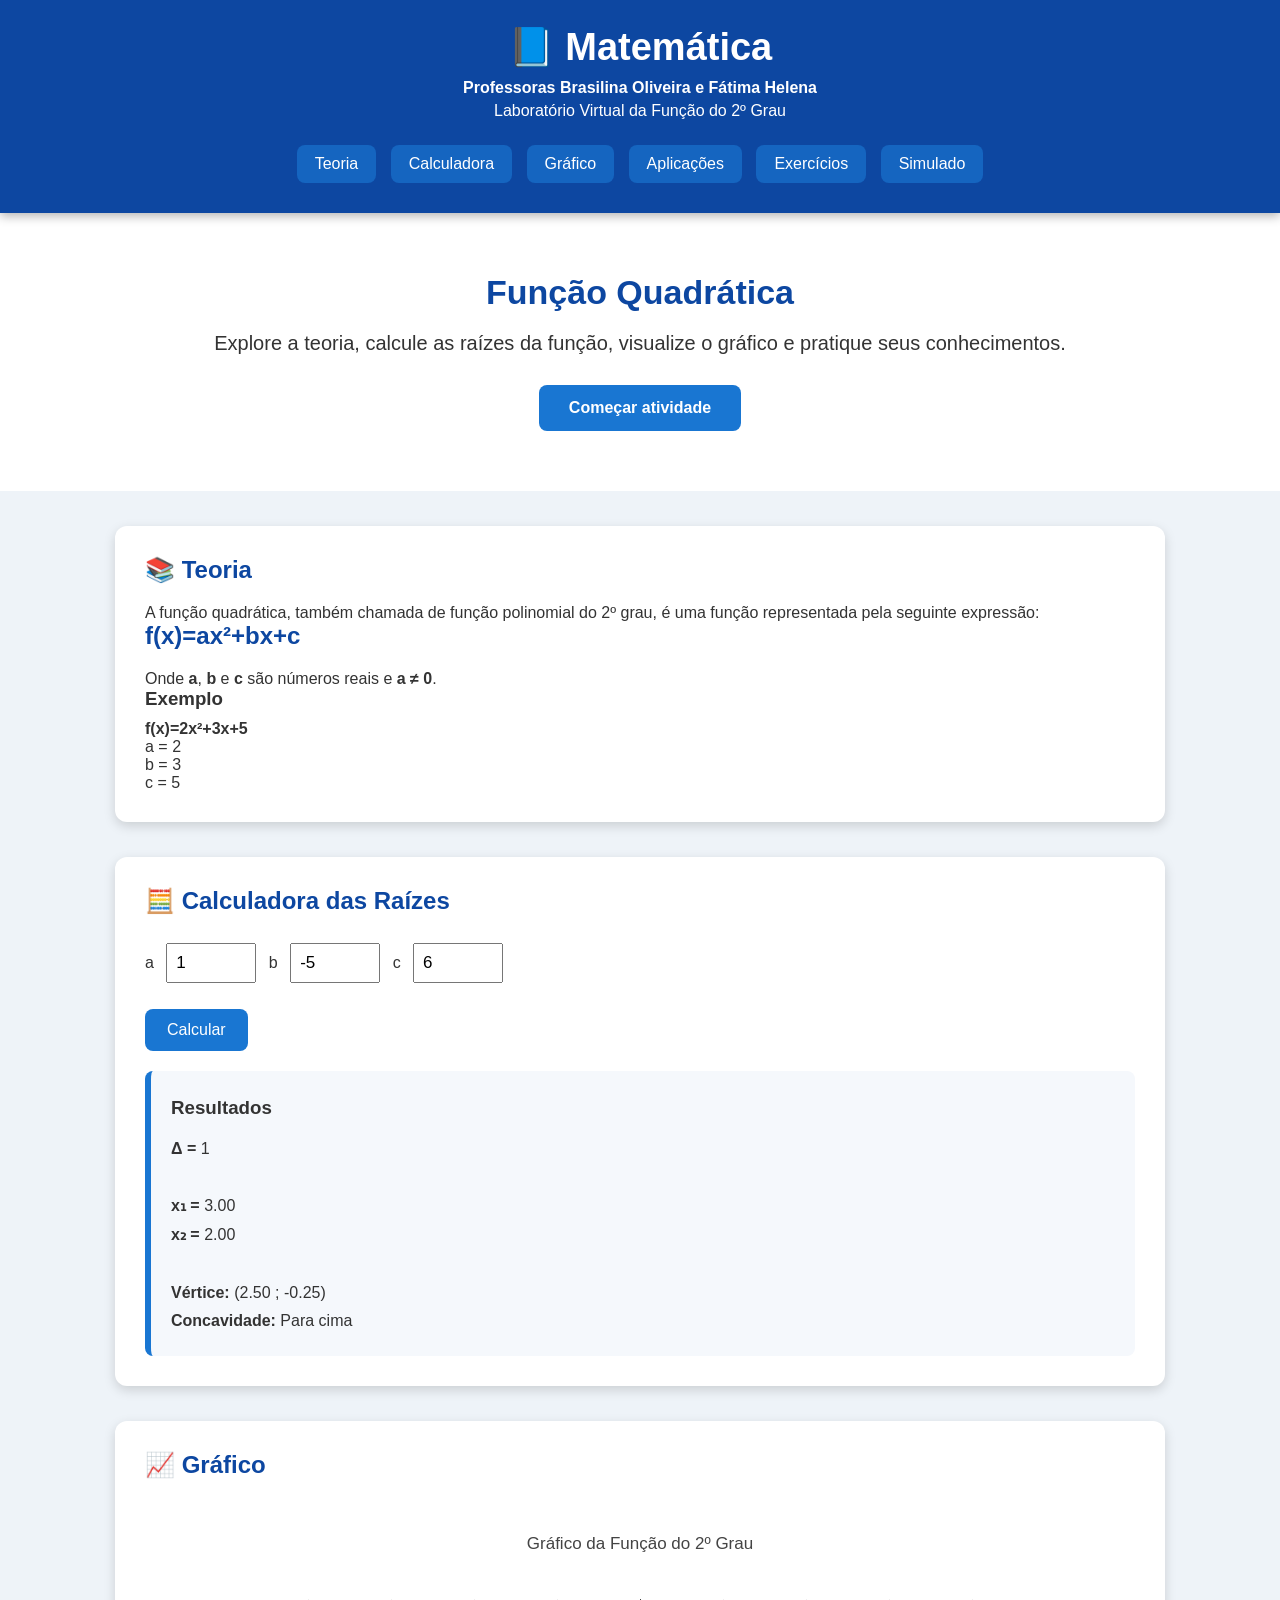
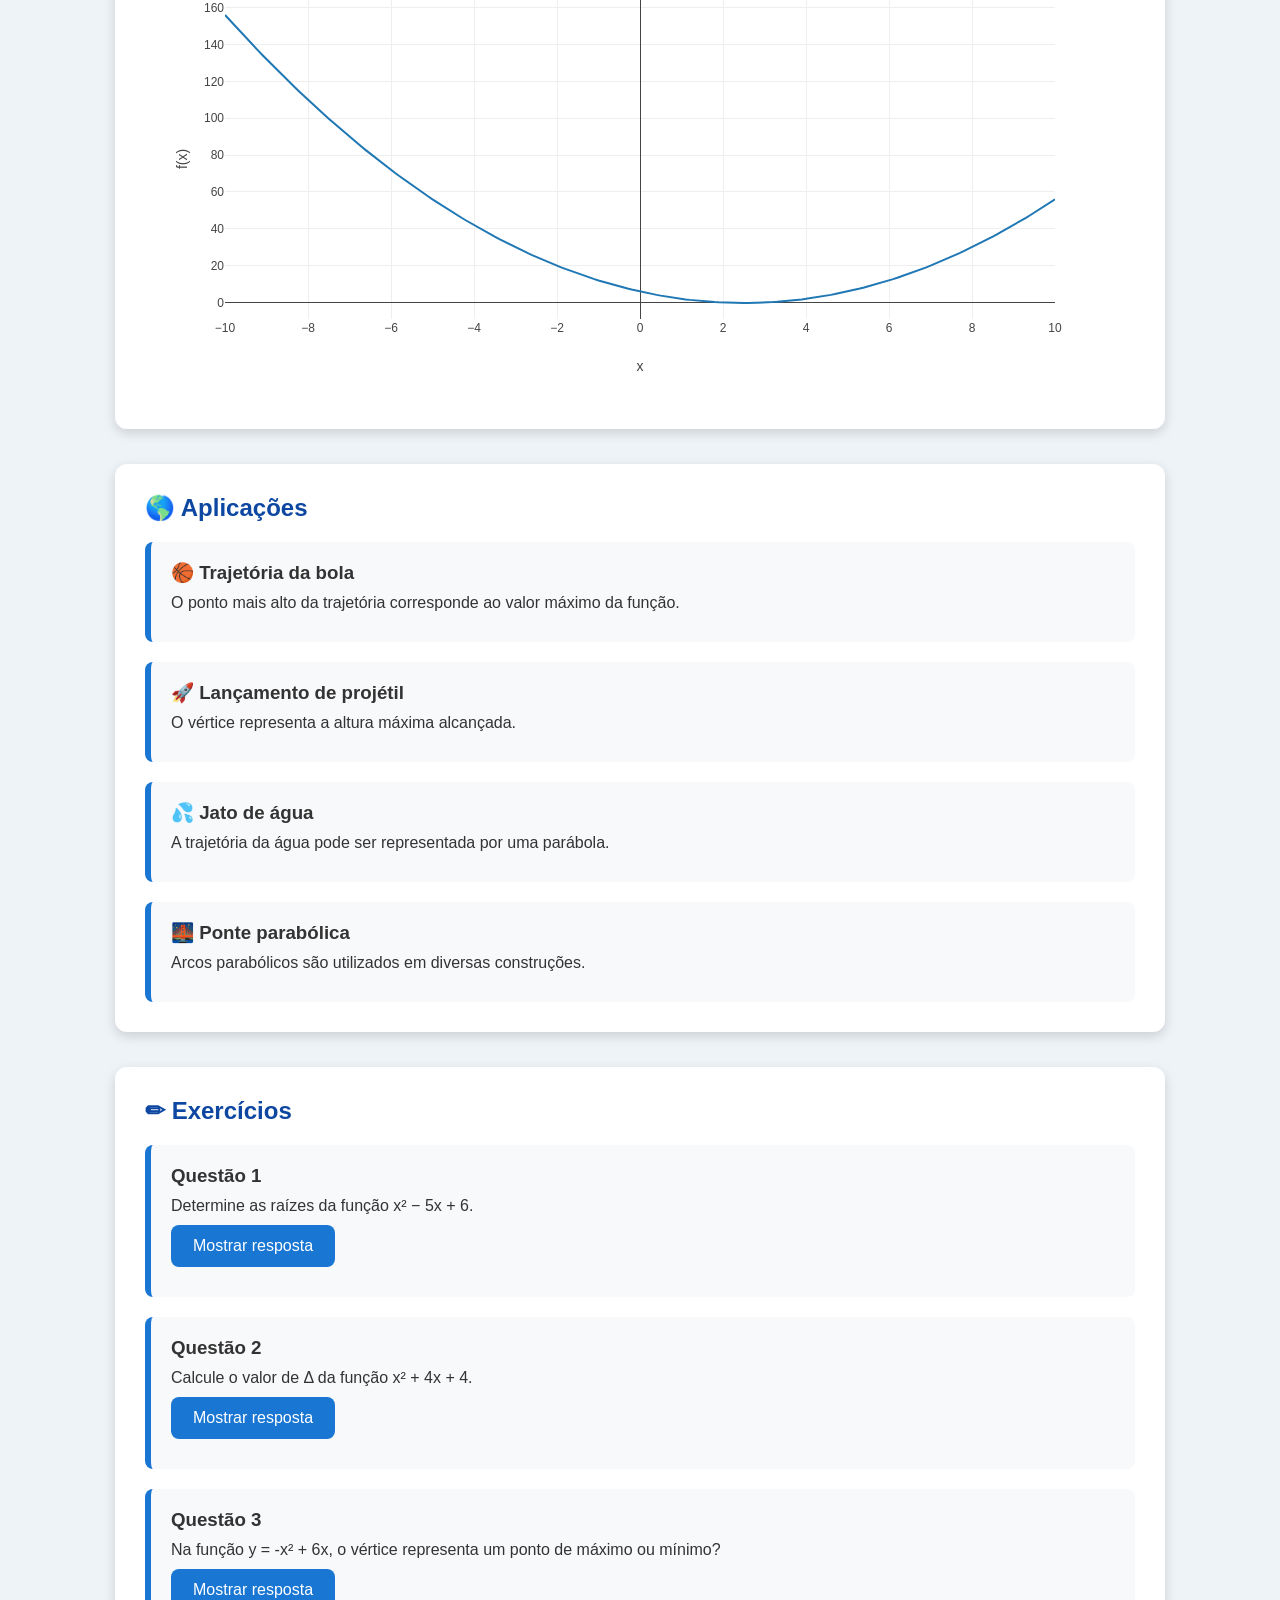
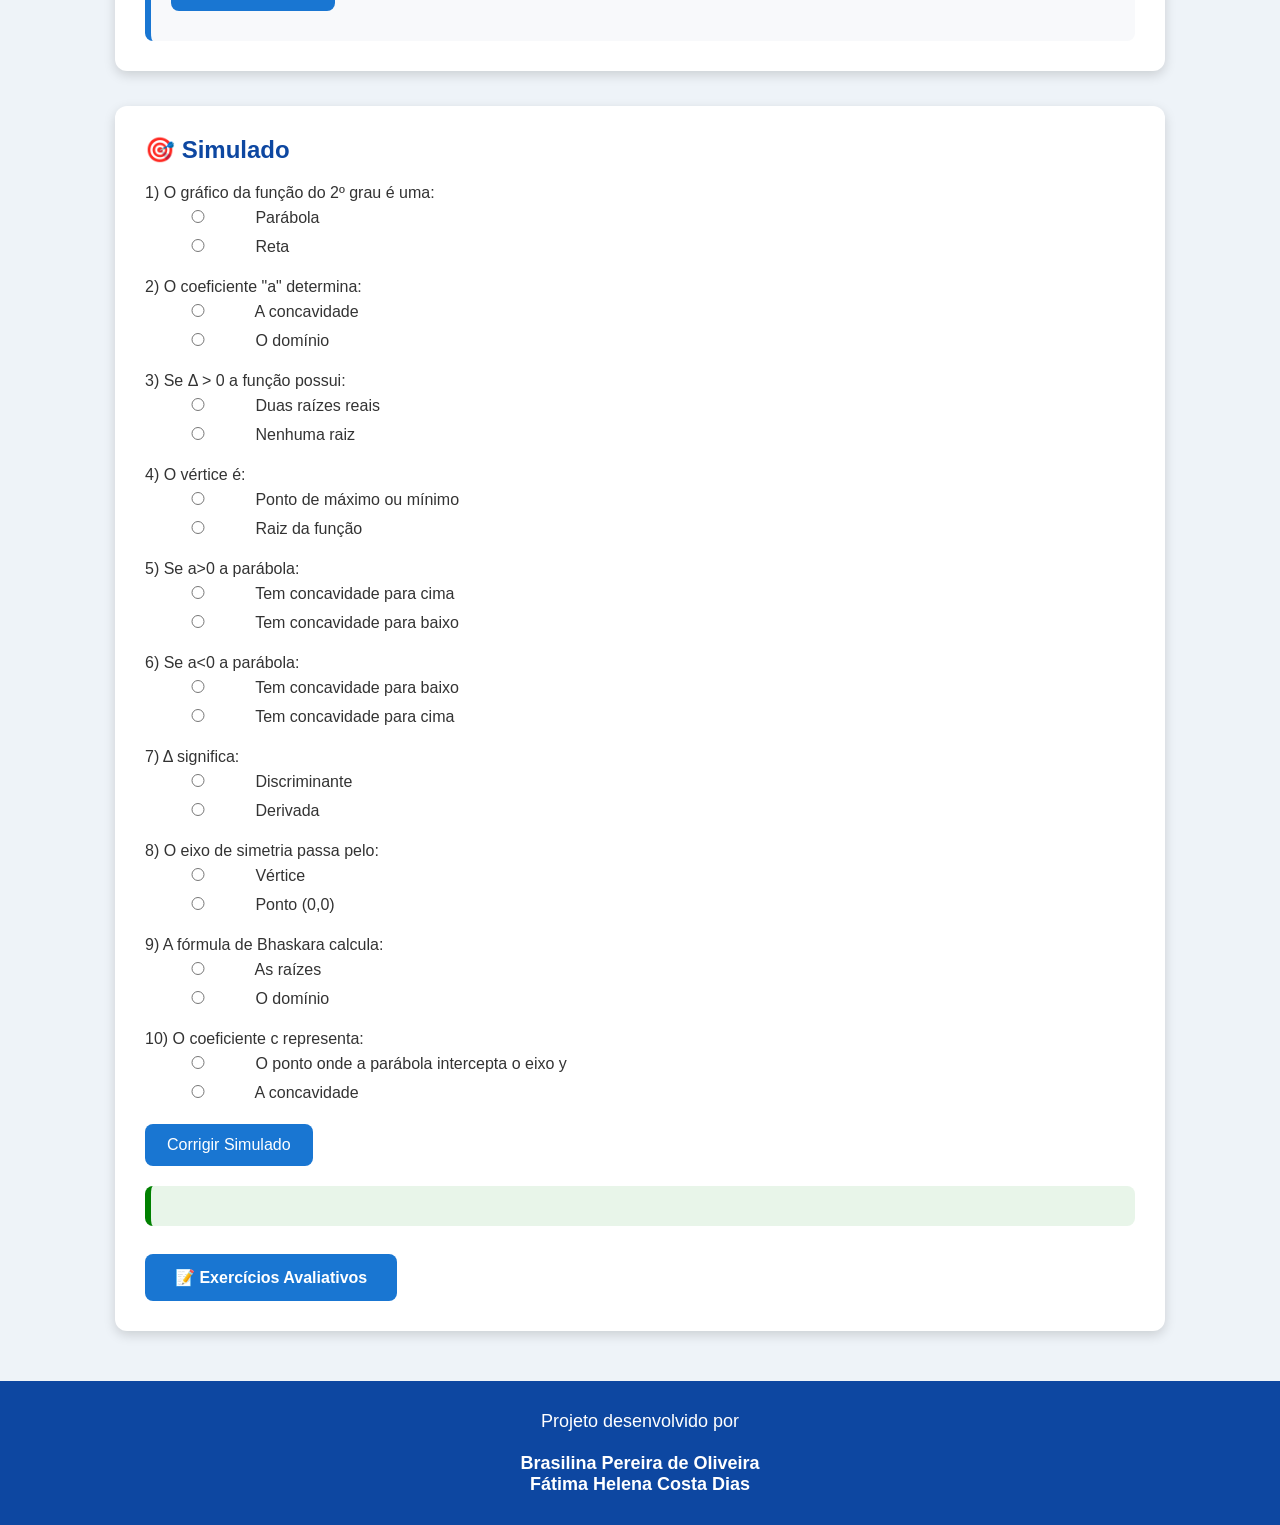
==== index.html @ ef20a986 "Add files via upload" ====
<!DOCTYPE html>
<html lang="pt-BR">

<head>

<meta charset="UTF-8">
<meta name="viewport" content="width=device-width, initial-scale=1.0">

<title>Matemática - Professoras Brasilina Oliveira e Fátima Helena</title>

<link rel="stylesheet" href="style.css">

<script src="https://cdn.plot.ly/plotly-latest.min.js"></script>

</head>

<body>

<header>

<h1>📘 Matemática</h1>

<p><strong>Professoras Brasilina Oliveira e Fátima Helena</strong></p>

<p>Laboratório Virtual da Função do 2º Grau</p>

<nav>

<a href="#teoria">Teoria</a>

<a href="#calculadora">Calculadora</a>

<a href="#grafico">Gráfico</a>

<a href="#aplicacoes">Aplicações</a>

<a href="#exercicios">Exercícios</a>

<a href="#simulado">Simulado</a>

</nav>

</header>

<section class="hero">

<h2>Função Quadrática</h2>

<p>
Explore a teoria, calcule as raízes da função, visualize o gráfico e pratique seus conhecimentos.
</p>

<a href="#teoria" class="botao">Começar atividade</a>

</section>

<section id="teoria" class="card">

<h2>📚 Teoria</h2>

<p>
A função quadrática, também chamada de função polinomial do 2º grau, é uma função representada pela seguinte expressão:
</p>

<h2>f(x)=ax²+bx+c</h2>

<p>
Onde <strong>a</strong>, <strong>b</strong> e <strong>c</strong> são números reais e
<strong>a ≠ 0</strong>.
</p>

<h3>Exemplo</h3>

<p><strong>f(x)=2x²+3x+5</strong></p>

<p>
a = 2<br>
b = 3<br>
c = 5
</p>

</section>

<section id="calculadora" class="card">

<h2>🧮 Calculadora das Raízes</h2>

<label>a</label>
<input id="a" type="number" value="1">

<label>b</label>
<input id="b" type="number" value="-5">

<label>c</label>
<input id="c" type="number" value="6">

<br><br>

<button onclick="calcular()">Calcular</button>

<div id="resultado"></div>

</section>

<section id="grafico" class="card">

<h2>📈 Gráfico</h2>

<div id="plot"></div>

</section>

<section id="aplicacoes" class="card">

<h2>🌎 Aplicações</h2>

<div class="questao">

<h3>🏀 Trajetória da bola</h3>

<p>O ponto mais alto da trajetória corresponde ao valor máximo da função.</p>

</div>

<div class="questao">

<h3>🚀 Lançamento de projétil</h3>

<p>O vértice representa a altura máxima alcançada.</p>

</div>

<div class="questao">

<h3>💦 Jato de água</h3>

<p>A trajetória da água pode ser representada por uma parábola.</p>

</div>

<div class="questao">

<h3>🌉 Ponte parabólica</h3>

<p>Arcos parabólicos são utilizados em diversas construções.</p>

</div>

</section>

<section id="exercicios" class="card">

<h2>✏ Exercícios</h2>

<div class="questao">

<h3>Questão 1</h3>

<p>Determine as raízes da função x² − 5x + 6.</p>

<button onclick="mostrarResposta(1)">Mostrar resposta</button>

<p id="resp1"></p>

</div>

<div class="questao">

<h3>Questão 2</h3>

<p>Calcule o valor de Δ da função x² + 4x + 4.</p>

<button onclick="mostrarResposta(2)">Mostrar resposta</button>

<p id="resp2"></p>

</div>

<div class="questao">

<h3>Questão 3</h3>

<p>Na função y = -x² + 6x, o vértice representa um ponto de máximo ou mínimo?</p>

<button onclick="mostrarResposta(3)">Mostrar resposta</button>

<p id="resp3"></p>

</div>

</section>

<section id="simulado" class="card">

<h2>🎯 Simulado</h2>

<form id="quiz">

<p>1) O gráfico da função do 2º grau é uma:</p>
<label><input type="radio" name="q1" value="1"> Parábola</label><br>
<label><input type="radio" name="q1" value="0"> Reta</label><br><br>

<p>2) O coeficiente "a" determina:</p>
<label><input type="radio" name="q2" value="1"> A concavidade</label><br>
<label><input type="radio" name="q2" value="0"> O domínio</label><br><br>

<p>3) Se Δ > 0 a função possui:</p>
<label><input type="radio" name="q3" value="1"> Duas raízes reais</label><br>
<label><input type="radio" name="q3" value="0"> Nenhuma raiz</label><br><br>

<p>4) O vértice é:</p>
<label><input type="radio" name="q4" value="1"> Ponto de máximo ou mínimo</label><br>
<label><input type="radio" name="q4" value="0"> Raiz da função</label><br><br>

<p>5) Se a>0 a parábola:</p>
<label><input type="radio" name="q5" value="1"> Tem concavidade para cima</label><br>
<label><input type="radio" name="q5" value="0"> Tem concavidade para baixo</label><br><br>

<p>6) Se a<0 a parábola:</p>
<label><input type="radio" name="q6" value="1"> Tem concavidade para baixo</label><br>
<label><input type="radio" name="q6" value="0"> Tem concavidade para cima</label><br><br>

<p>7) Δ significa:</p>
<label><input type="radio" name="q7" value="1"> Discriminante</label><br>
<label><input type="radio" name="q7" value="0"> Derivada</label><br><br>

<p>8) O eixo de simetria passa pelo:</p>
<label><input type="radio" name="q8" value="1"> Vértice</label><br>
<label><input type="radio" name="q8" value="0"> Ponto (0,0)</label><br><br>

<p>9) A fórmula de Bhaskara calcula:</p>
<label><input type="radio" name="q9" value="1"> As raízes</label><br>
<label><input type="radio" name="q9" value="0"> O domínio</label><br><br>

<p>10) O coeficiente c representa:</p>
<label><input type="radio" name="q10" value="1"> O ponto onde a parábola intercepta o eixo y</label><br>
<label><input type="radio" name="q10" value="0"> A concavidade</label><br><br>

<button type="button" onclick="corrigir()">Corrigir Simulado</button>

</form>

<h3 id="nota"></h3>

<br>

<a class="botao" target="_blank" href="https://docs.google.com/forms/d/e/1FAIpQLScZVvChcIdXWC-3OSKjuOW4MpPS3yrhpYM3detFTf0YWyxWQQ/viewform">

📝 Exercícios Avaliativos

</a>

</section>

<footer>

Projeto desenvolvido por<br><br>

<strong>Brasilina Pereira de Oliveira</strong><br>

<strong>Fátima Helena Costa Dias</strong>

</footer>

<script src="script.js"></script>

</body>

</html>
---- style.css ----
*{
    margin:0;
    padding:0;
    box-sizing:border-box;
}

body{
    font-family:Arial, Helvetica, sans-serif;
    background:#eef3f8;
    color:#333;
    scroll-behavior:smooth;
}

header{
    background:#0d47a1;
    color:white;
    text-align:center;
    padding:25px;
    position:sticky;
    top:0;
    z-index:1000;
    box-shadow:0 3px 10px rgba(0,0,0,.3);
}

header h1{
    font-size:38px;
    margin-bottom:10px;
}

header p{
    margin:5px;
}

nav{
    margin-top:20px;
}

nav a{
    text-decoration:none;
    color:white;
    background:#1565c0;
    padding:10px 18px;
    margin:5px;
    display:inline-block;
    border-radius:8px;
    transition:.3s;
}

nav a:hover{
    background:#42a5f5;
    transform:scale(1.05);
}

.hero{
    text-align:center;
    background:white;
    padding:60px 20px;
}

.hero h2{
    font-size:34px;
    color:#0d47a1;
    margin-bottom:20px;
}

.hero p{
    font-size:20px;
    margin-bottom:30px;
}

.botao{
    display:inline-block;
    background:#1976d2;
    color:white;
    text-decoration:none;
    padding:14px 30px;
    border-radius:8px;
    transition:.3s;
    font-weight:bold;
}

.botao:hover{
    background:#0d47a1;
}

.card{
    width:90%;
    max-width:1050px;
    margin:35px auto;
    background:white;
    padding:30px;
    border-radius:12px;
    box-shadow:0 4px 12px rgba(0,0,0,.15);
}

.card h2{
    color:#0d47a1;
    margin-bottom:20px;
}

.card h3{
    margin-bottom:10px;
}

input{
    width:90px;
    padding:8px;
    margin:8px;
    font-size:17px;
}

button{
    background:#1976d2;
    color:white;
    border:none;
    padding:12px 22px;
    border-radius:8px;
    cursor:pointer;
    font-size:16px;
    transition:.3s;
}

button:hover{
    background:#0d47a1;
}

#resultado{
    margin-top:20px;
    background:#f5f8fc;
    padding:20px;
    border-left:6px solid #1976d2;
    border-radius:8px;
    line-height:1.8;
}

.questao{
    margin-top:20px;
    background:#f8f9fb;
    padding:20px;
    border-left:6px solid #1976d2;
    border-radius:8px;
}

.questao p{
    margin:10px 0;
}

#plot{
    width:100%;
    height:500px;
}

#nota{
    margin-top:20px;
    padding:20px;
    background:#e8f5e9;
    border-left:6px solid green;
    border-radius:8px;
}

footer{
    margin-top:50px;
    background:#0d47a1;
    color:white;
    text-align:center;
    padding:30px;
    font-size:18px;
}

@media(max-width:768px){

header h1{
    font-size:28px;
}

.hero h2{
    font-size:26px;
}

nav a{
    display:block;
    margin:8px auto;
    width:220px;
}

.card{
    width:95%;
}

input{
    width:70px;
}

}
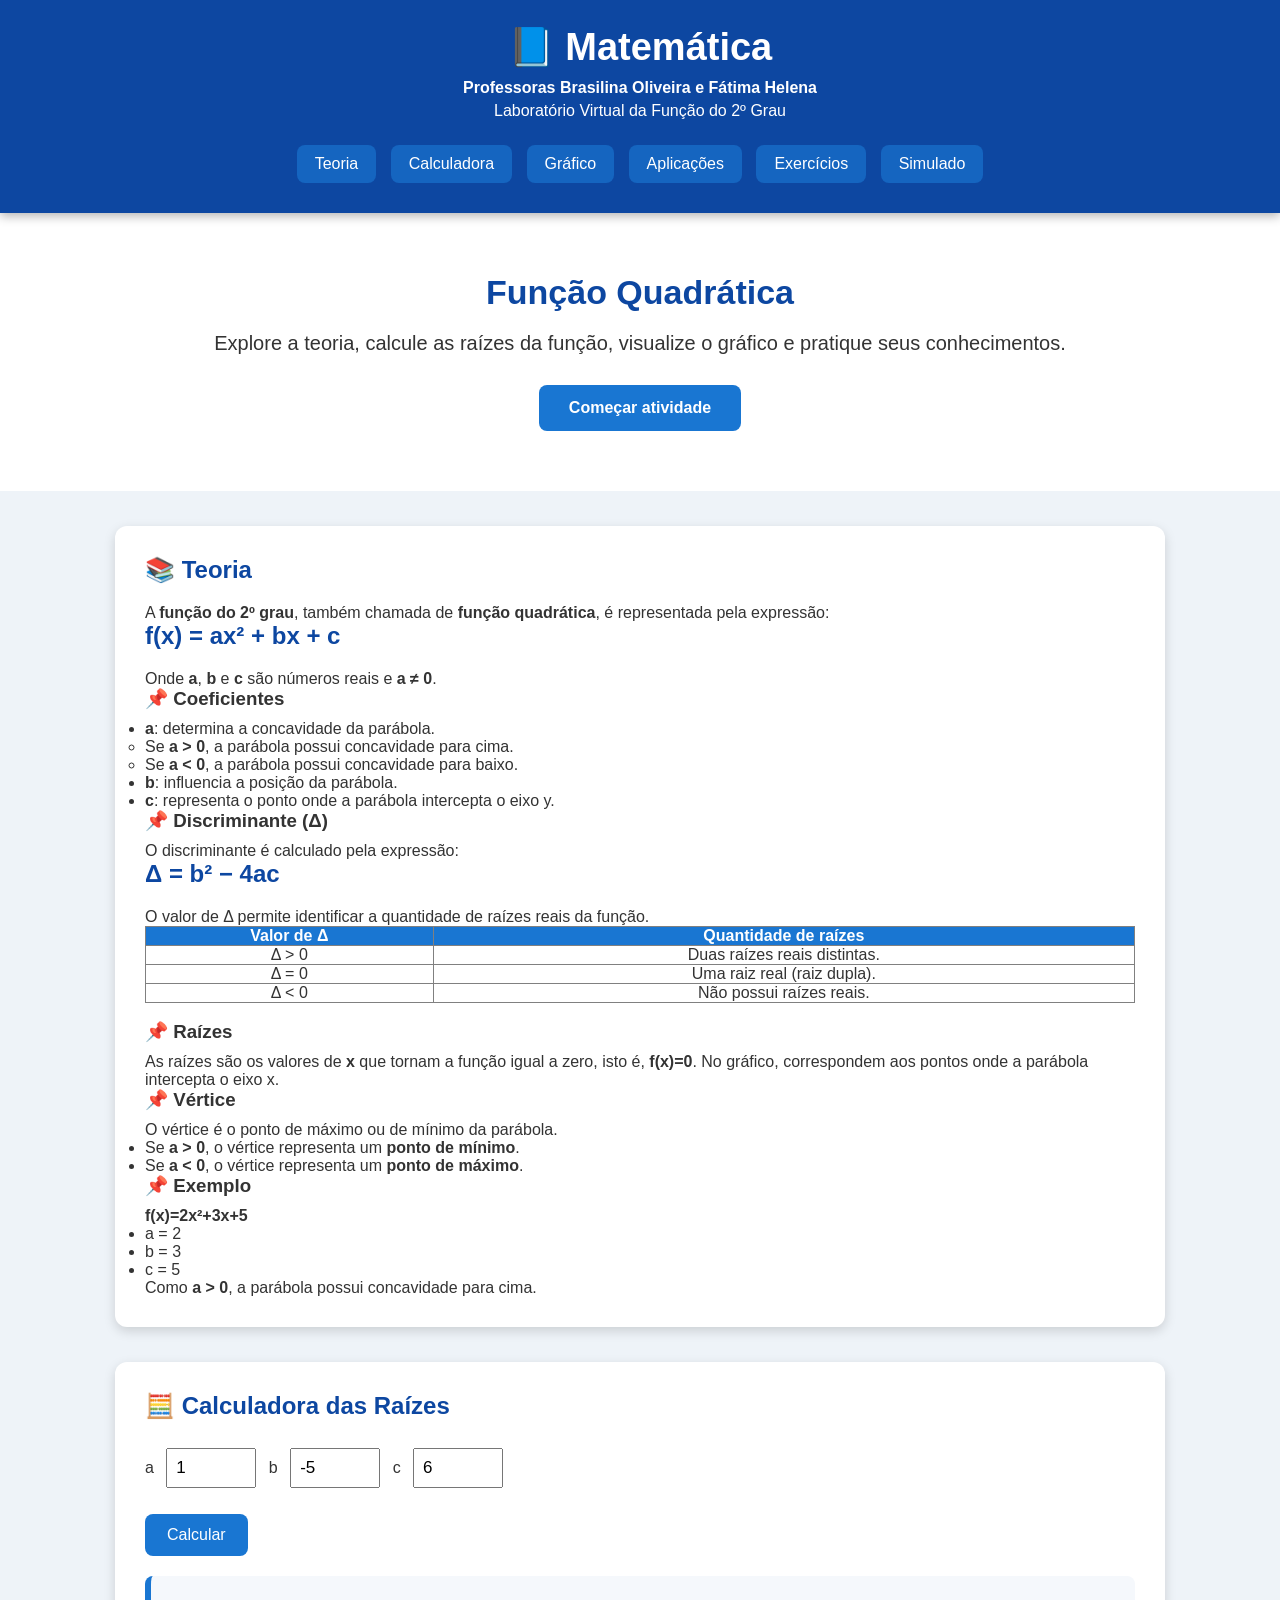
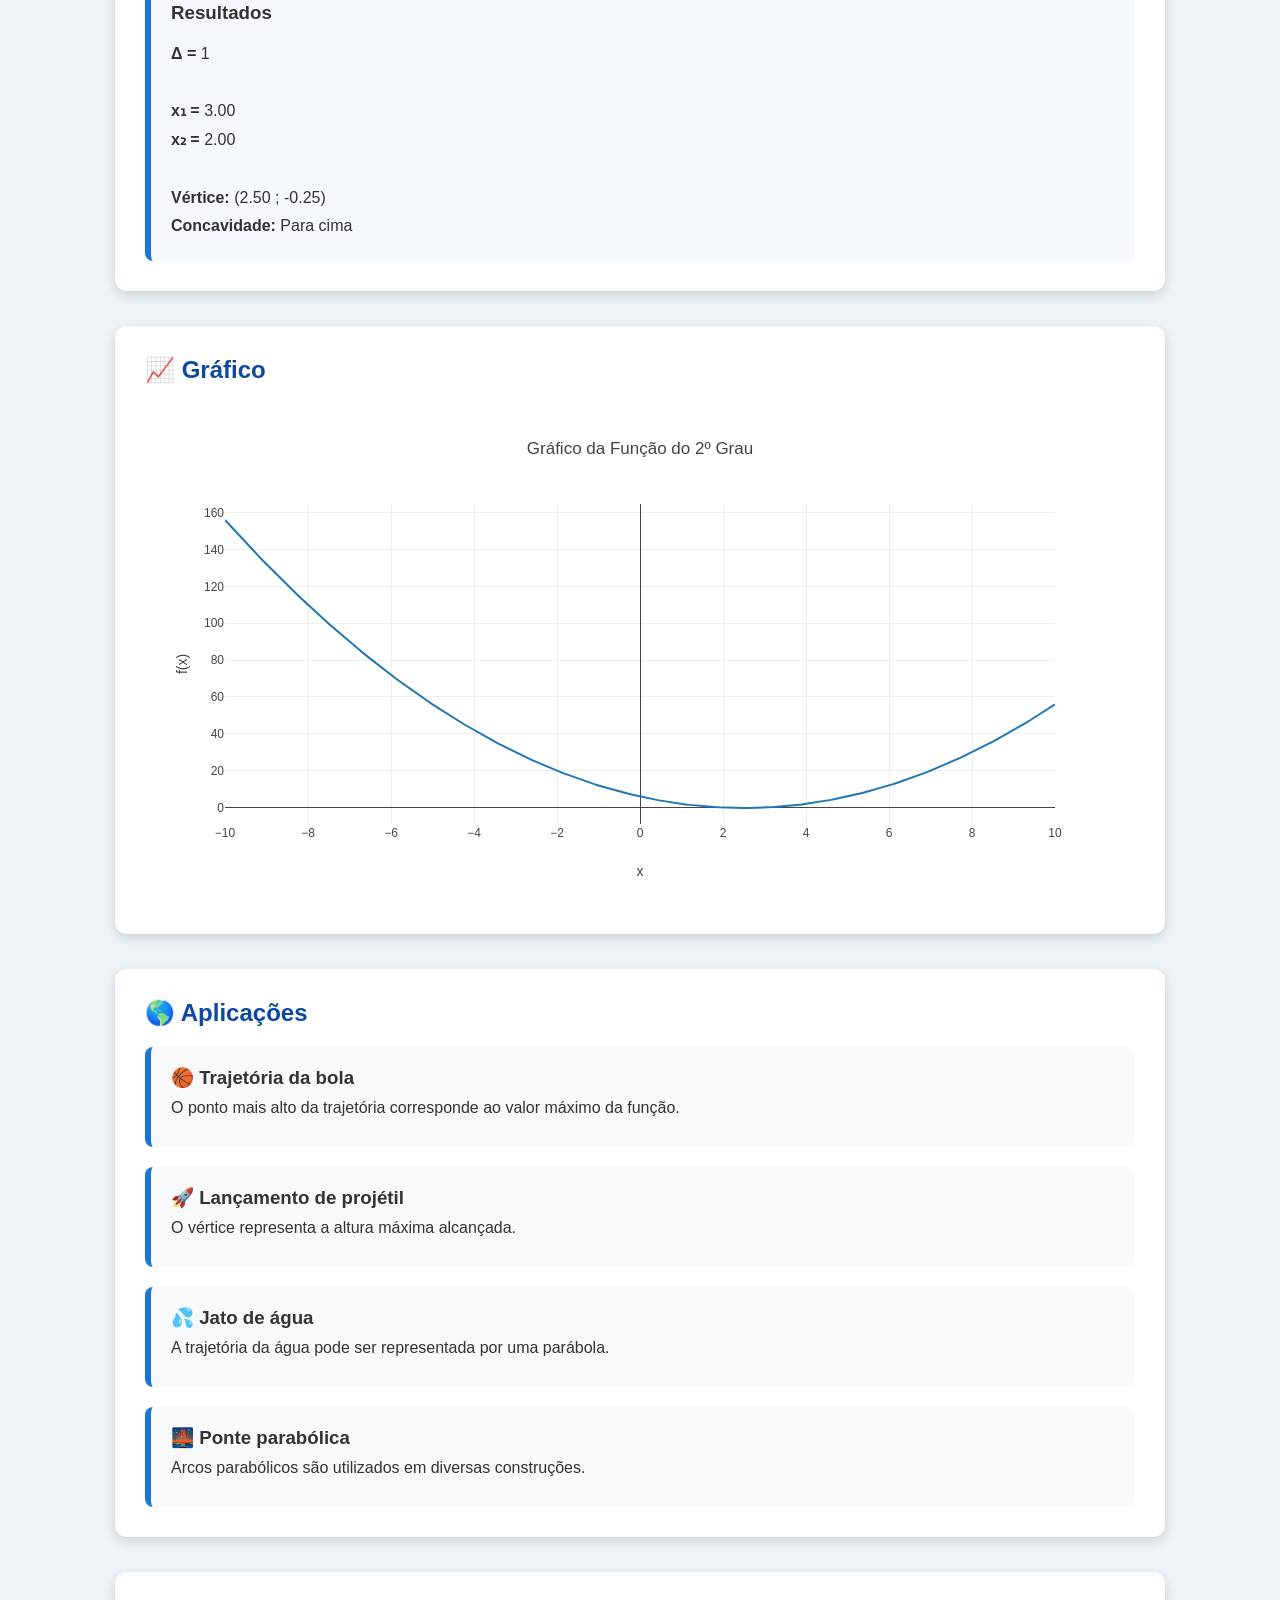
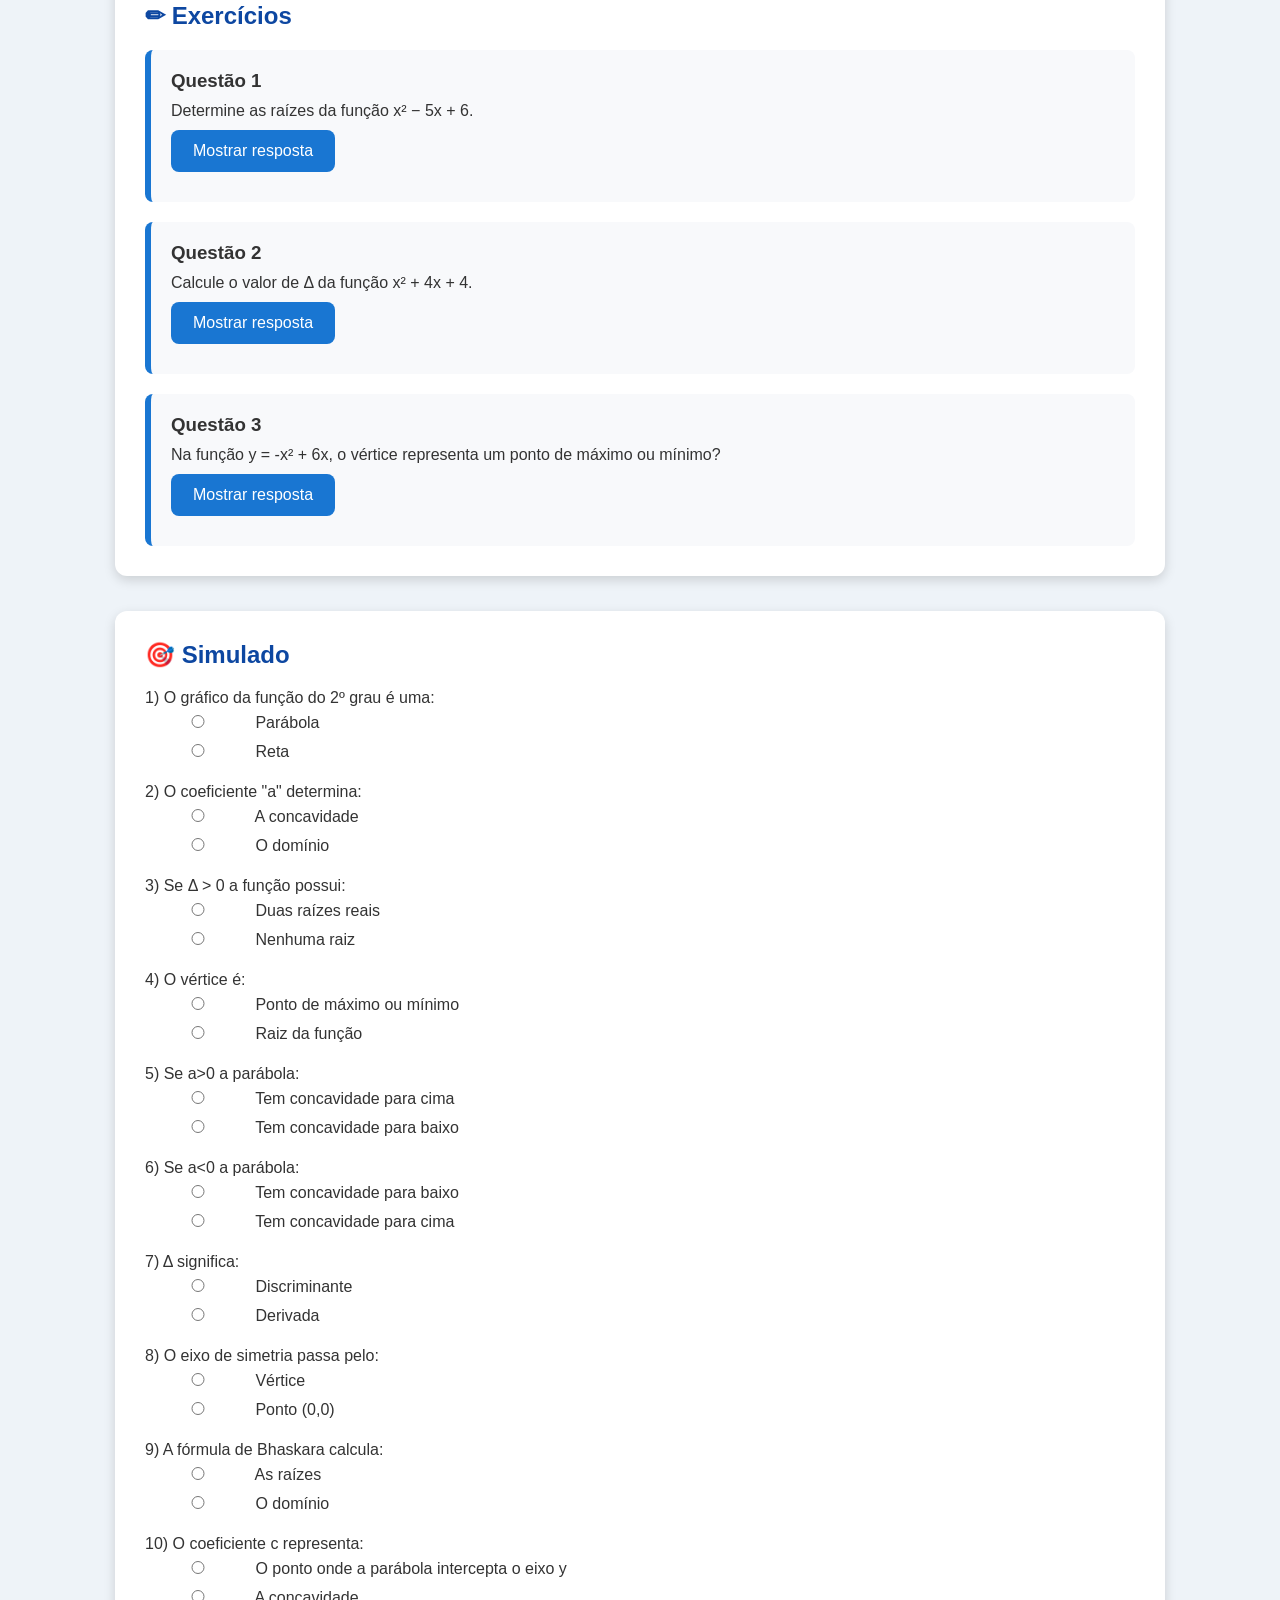
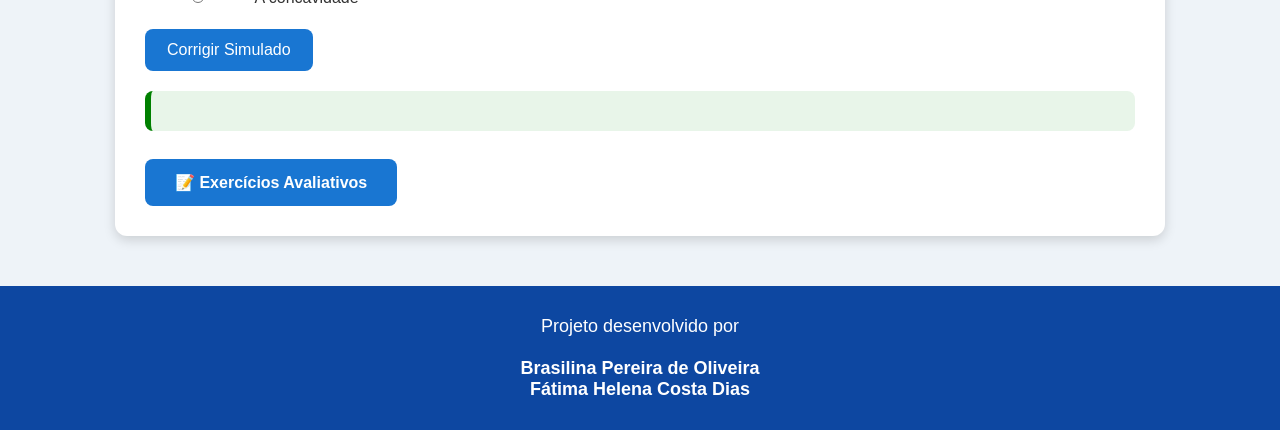
==== commit 7f36a27a: "Update index.html" ====
--- a/index.html
+++ b/index.html
@@ -59,24 +59,92 @@
 <h2>📚 Teoria</h2>
 
 <p>
-A função quadrática, também chamada de função polinomial do 2º grau, é uma função representada pela seguinte expressão:
-</p>
-
-<h2>f(x)=ax²+bx+c</h2>
-
-<p>
-Onde <strong>a</strong>, <strong>b</strong> e <strong>c</strong> são números reais e
-<strong>a ≠ 0</strong>.
-</p>
-
-<h3>Exemplo</h3>
+A <strong>função do 2º grau</strong>, também chamada de <strong>função quadrática</strong>, é representada pela expressão:
+</p>
+
+<h2>f(x) = ax² + bx + c</h2>
+
+<p>
+Onde <strong>a</strong>, <strong>b</strong> e <strong>c</strong> são números reais e <strong>a ≠ 0</strong>.
+</p>
+
+<h3>📌 Coeficientes</h3>
+
+<ul>
+<li><strong>a</strong>: determina a concavidade da parábola.</li>
+<ul>
+<li>Se <strong>a > 0</strong>, a parábola possui concavidade para cima.</li>
+<li>Se <strong>a < 0</strong>, a parábola possui concavidade para baixo.</li>
+</ul>
+
+<li><strong>b</strong>: influencia a posição da parábola.</li>
+
+<li><strong>c</strong>: representa o ponto onde a parábola intercepta o eixo y.</li>
+</ul>
+
+<h3>📌 Discriminante (Δ)</h3>
+
+<p>O discriminante é calculado pela expressão:</p>
+
+<h2>Δ = b² − 4ac</h2>
+
+<p>O valor de Δ permite identificar a quantidade de raízes reais da função.</p>
+
+<table border="1" cellpadding="8" cellspacing="0" style="border-collapse:collapse; width:100%; text-align:center;">
+
+<tr style="background:#1976d2; color:white;">
+<th>Valor de Δ</th>
+<th>Quantidade de raízes</th>
+</tr>
+
+<tr>
+<td>Δ > 0</td>
+<td>Duas raízes reais distintas.</td>
+</tr>
+
+<tr>
+<td>Δ = 0</td>
+<td>Uma raiz real (raiz dupla).</td>
+</tr>
+
+<tr>
+<td>Δ < 0</td>
+<td>Não possui raízes reais.</td>
+</tr>
+
+</table>
+
+<br>
+
+<h3>📌 Raízes</h3>
+
+<p>
+As raízes são os valores de <strong>x</strong> que tornam a função igual a zero, isto é, <strong>f(x)=0</strong>. No gráfico, correspondem aos pontos onde a parábola intercepta o eixo x.
+</p>
+
+<h3>📌 Vértice</h3>
+
+<p>
+O vértice é o ponto de máximo ou de mínimo da parábola.
+</p>
+
+<ul>
+<li>Se <strong>a > 0</strong>, o vértice representa um <strong>ponto de mínimo</strong>.</li>
+<li>Se <strong>a < 0</strong>, o vértice representa um <strong>ponto de máximo</strong>.</li>
+</ul>
+
+<h3>📌 Exemplo</h3>
 
 <p><strong>f(x)=2x²+3x+5</strong></p>
 
-<p>
-a = 2<br>
-b = 3<br>
-c = 5
+<ul>
+<li>a = 2</li>
+<li>b = 3</li>
+<li>c = 5</li>
+</ul>
+
+<p>
+Como <strong>a > 0</strong>, a parábola possui concavidade para cima.
 </p>
 
 </section>
@@ -266,4 +334,4 @@
 
 </body>
 
-</html>+</html>
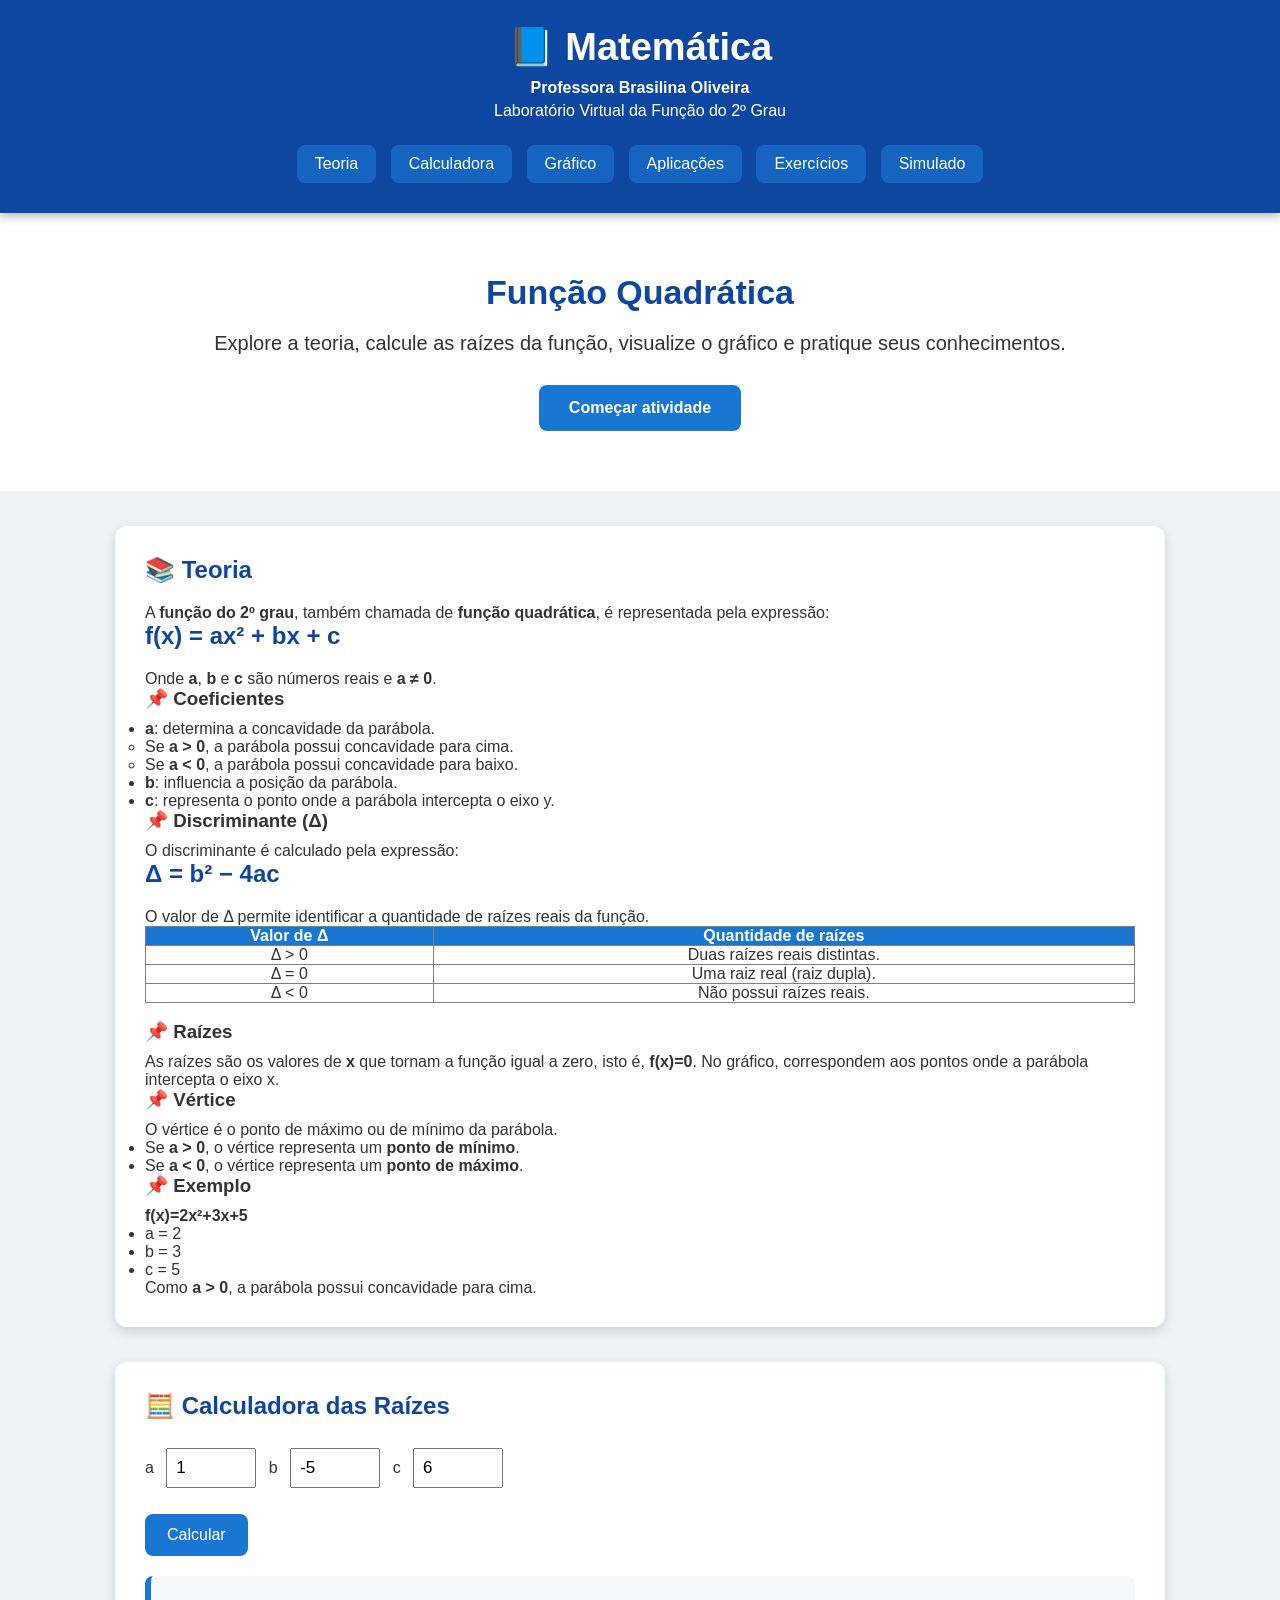
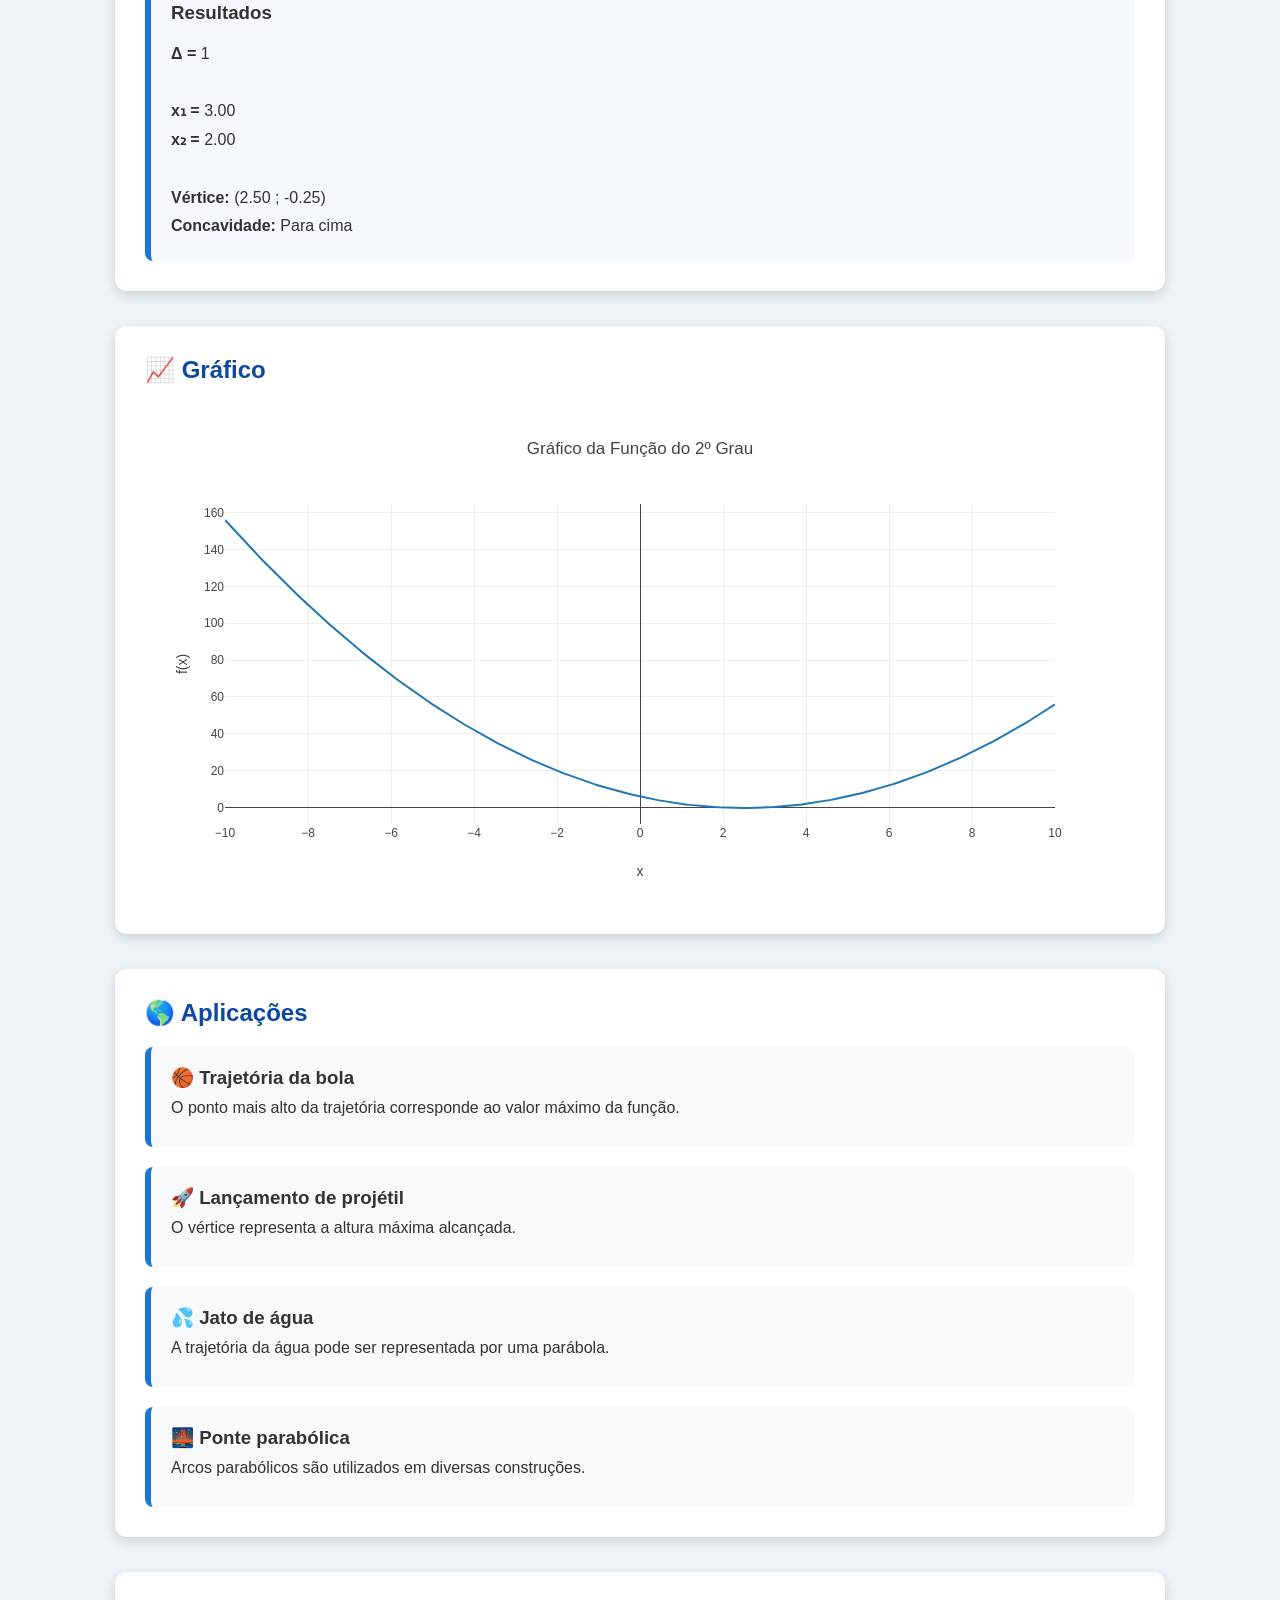
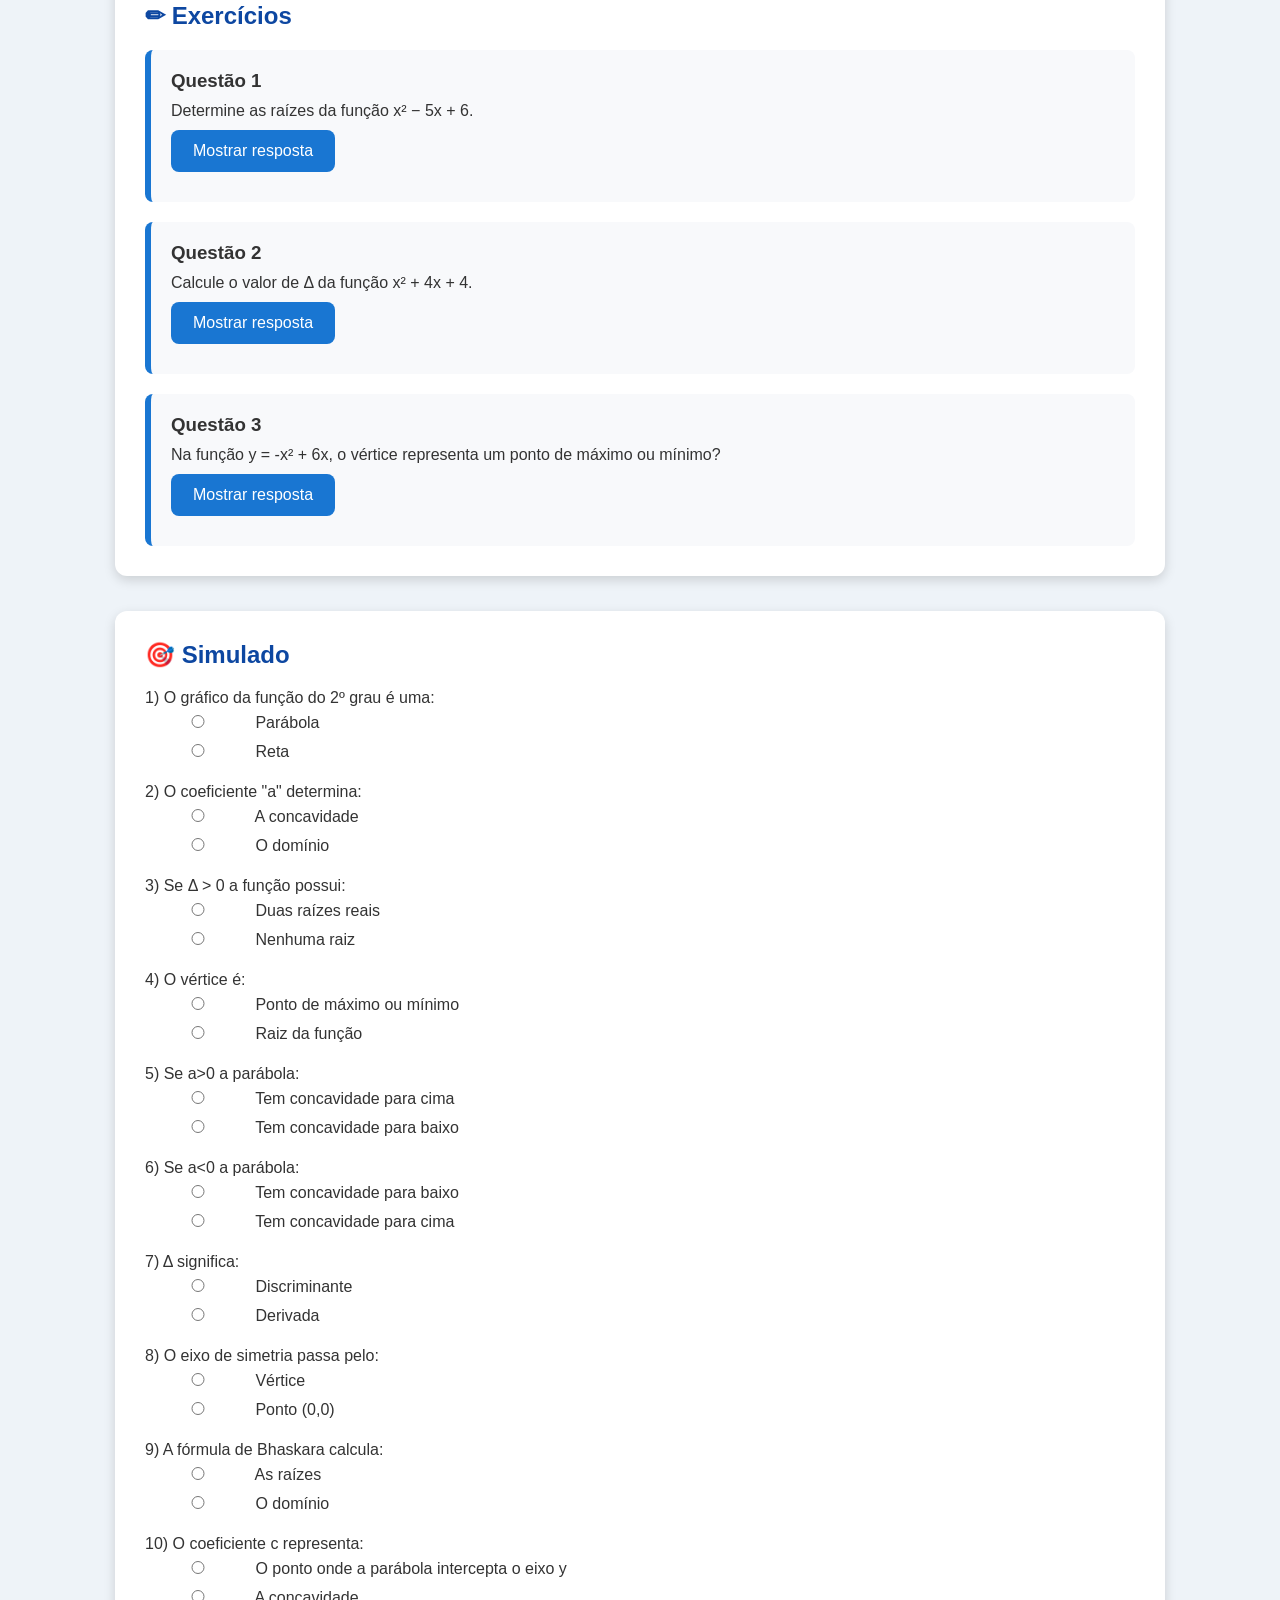
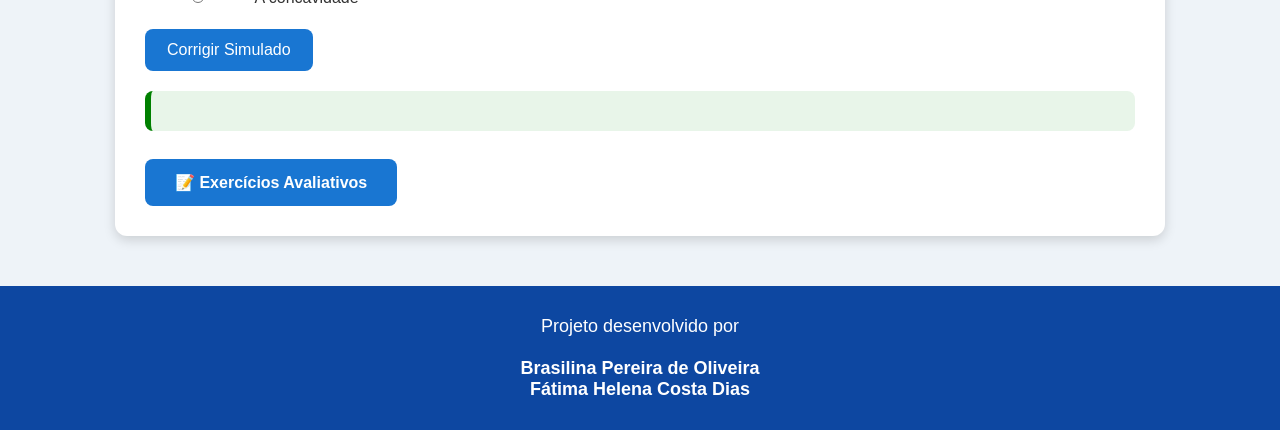
==== commit ef3aba50: "Update index.html" ====
--- a/index.html
+++ b/index.html
@@ -6,7 +6,7 @@
 <meta charset="UTF-8">
 <meta name="viewport" content="width=device-width, initial-scale=1.0">
 
-<title>Matemática - Professoras Brasilina Oliveira e Fátima Helena</title>
+<title>Matemática - Professora Brasilina Oliveira </title>
 
 <link rel="stylesheet" href="style.css">
 
@@ -20,7 +20,7 @@
 
 <h1>📘 Matemática</h1>
 
-<p><strong>Professoras Brasilina Oliveira e Fátima Helena</strong></p>
+<p><strong>Professora Brasilina Oliveira </strong></p>
 
 <p>Laboratório Virtual da Função do 2º Grau</p>
 
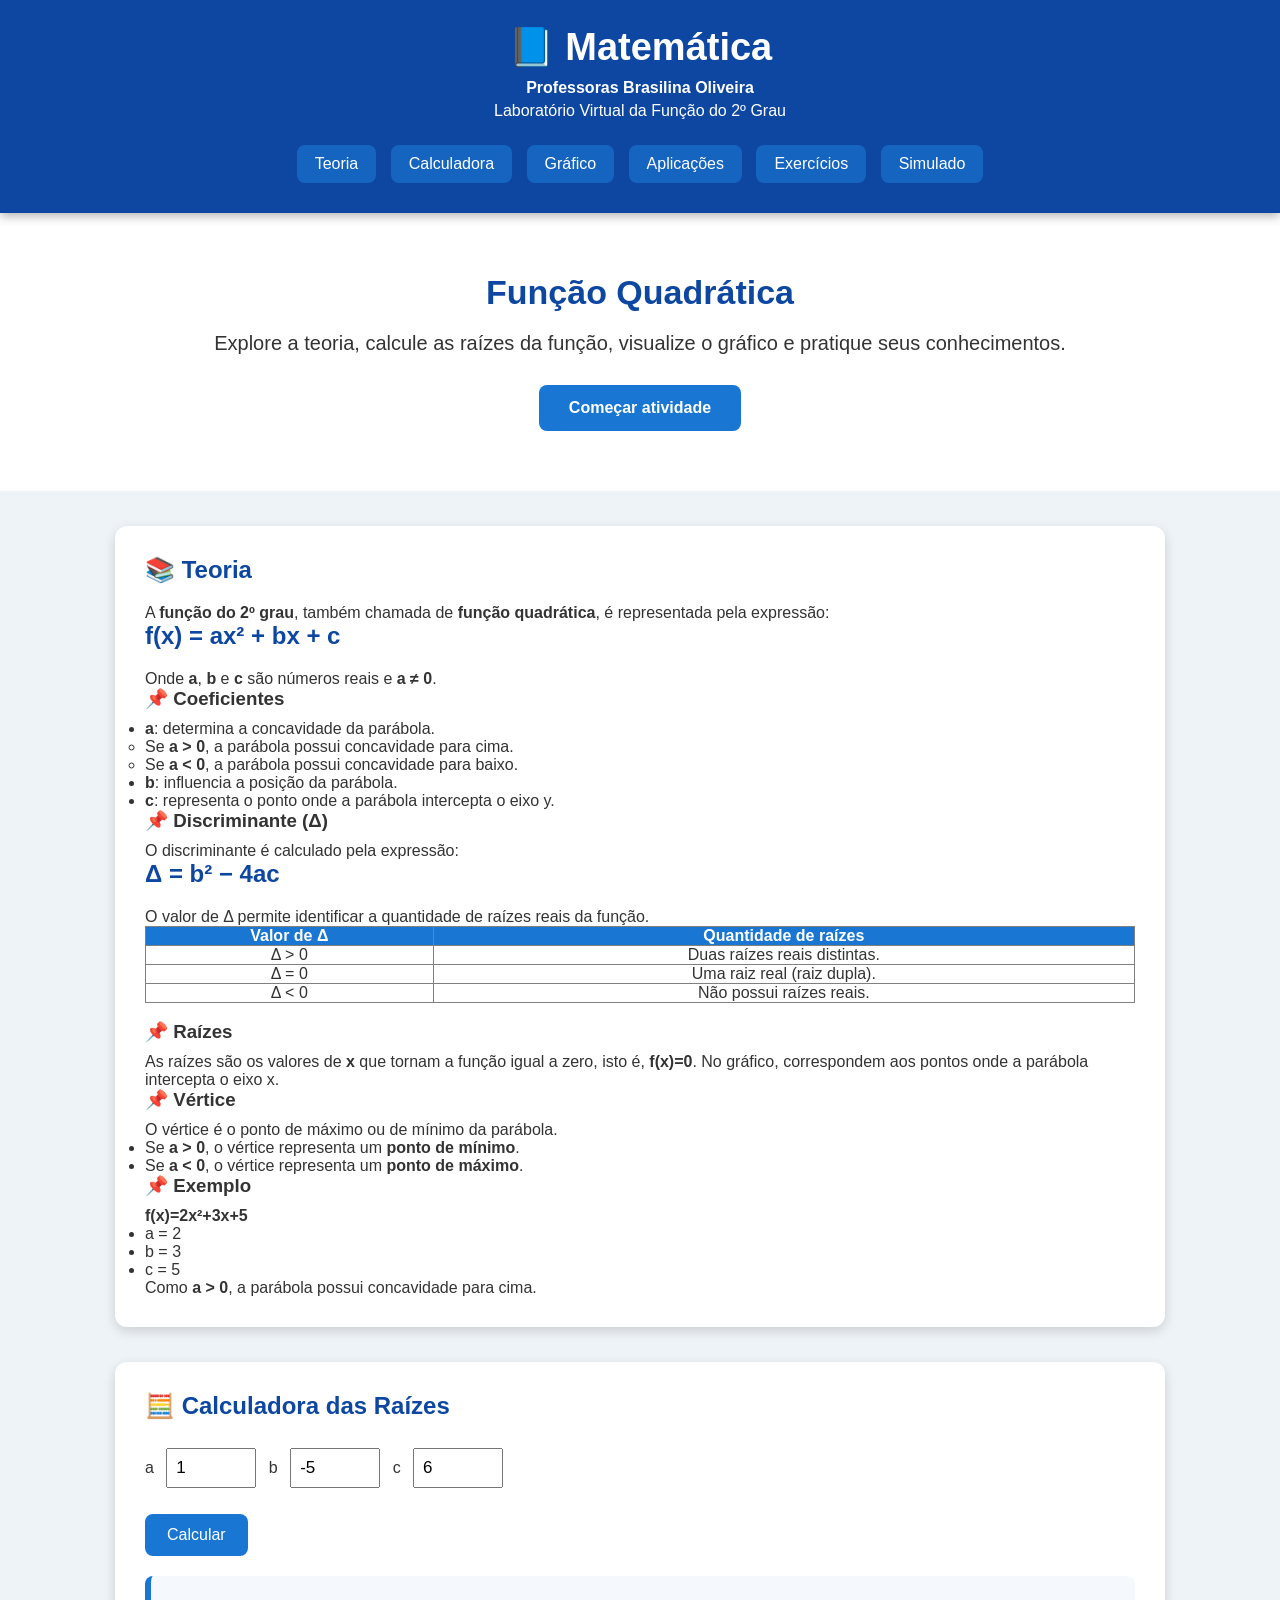
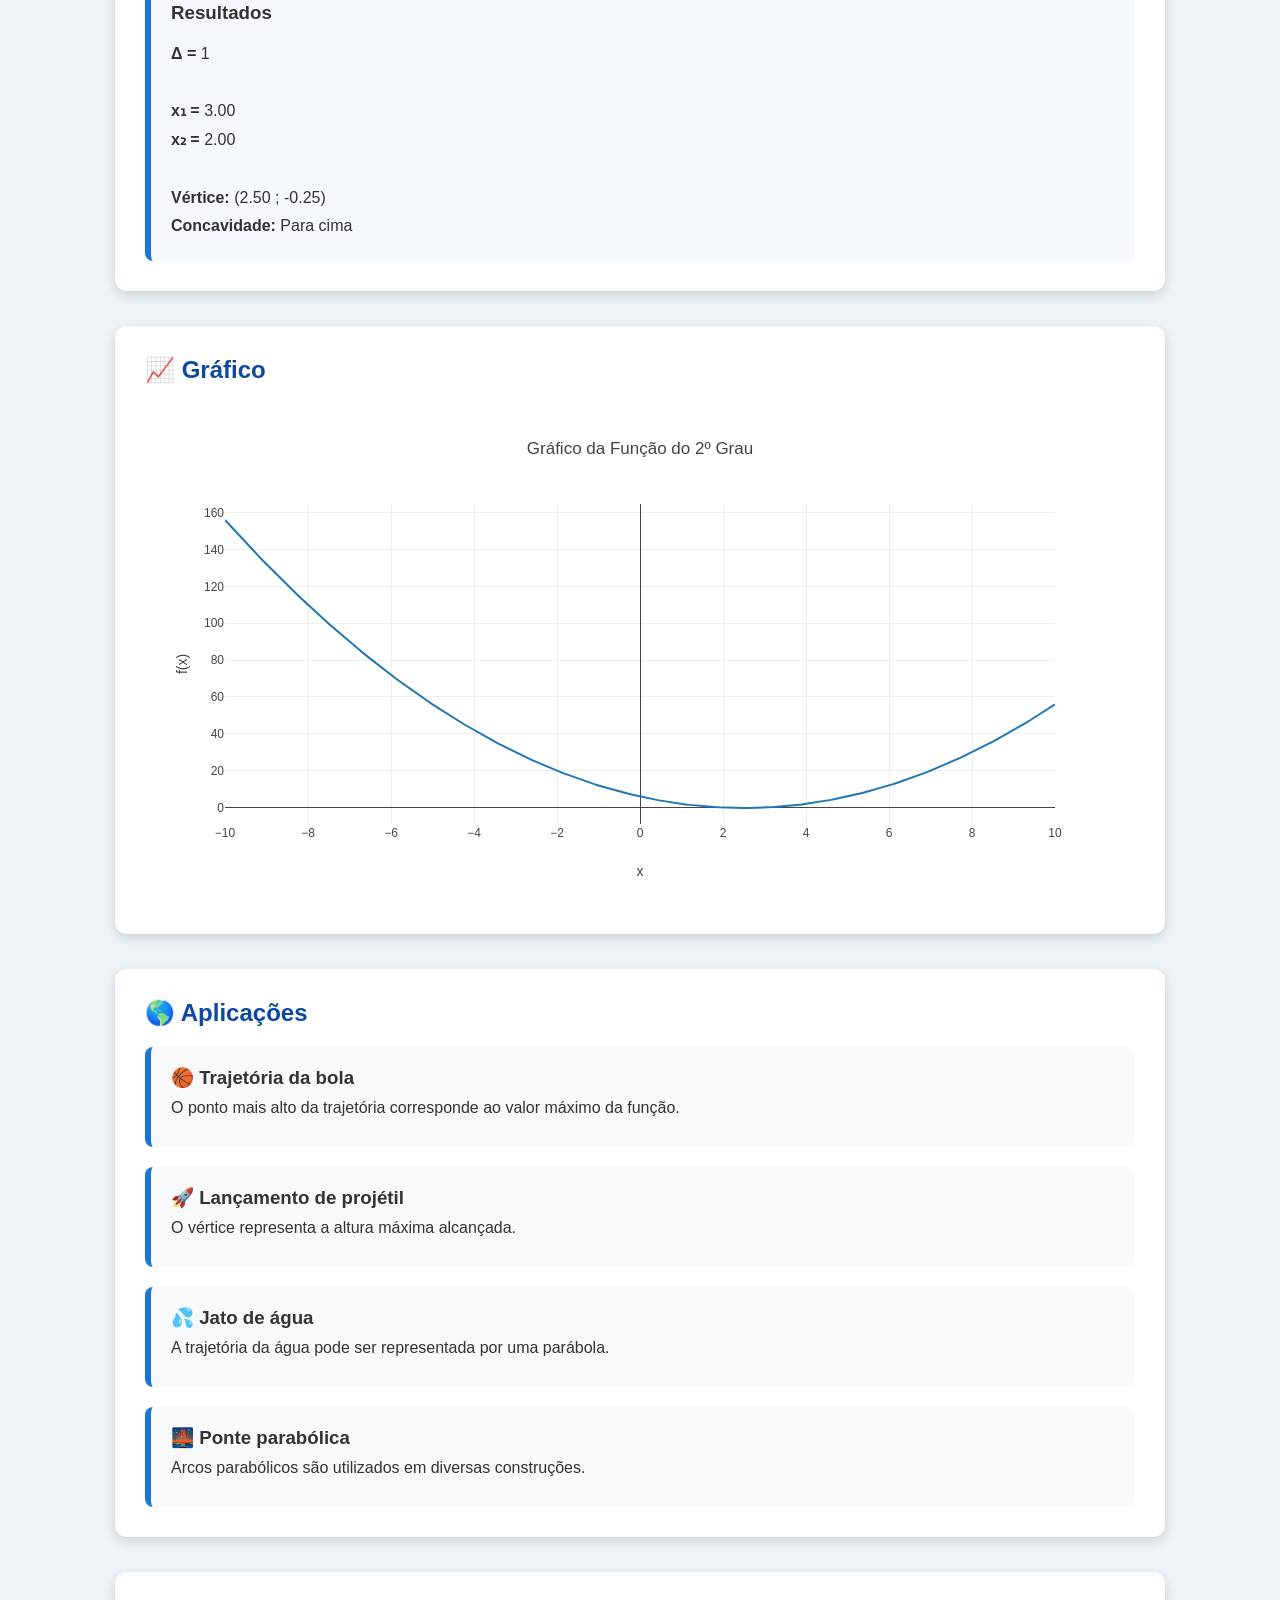
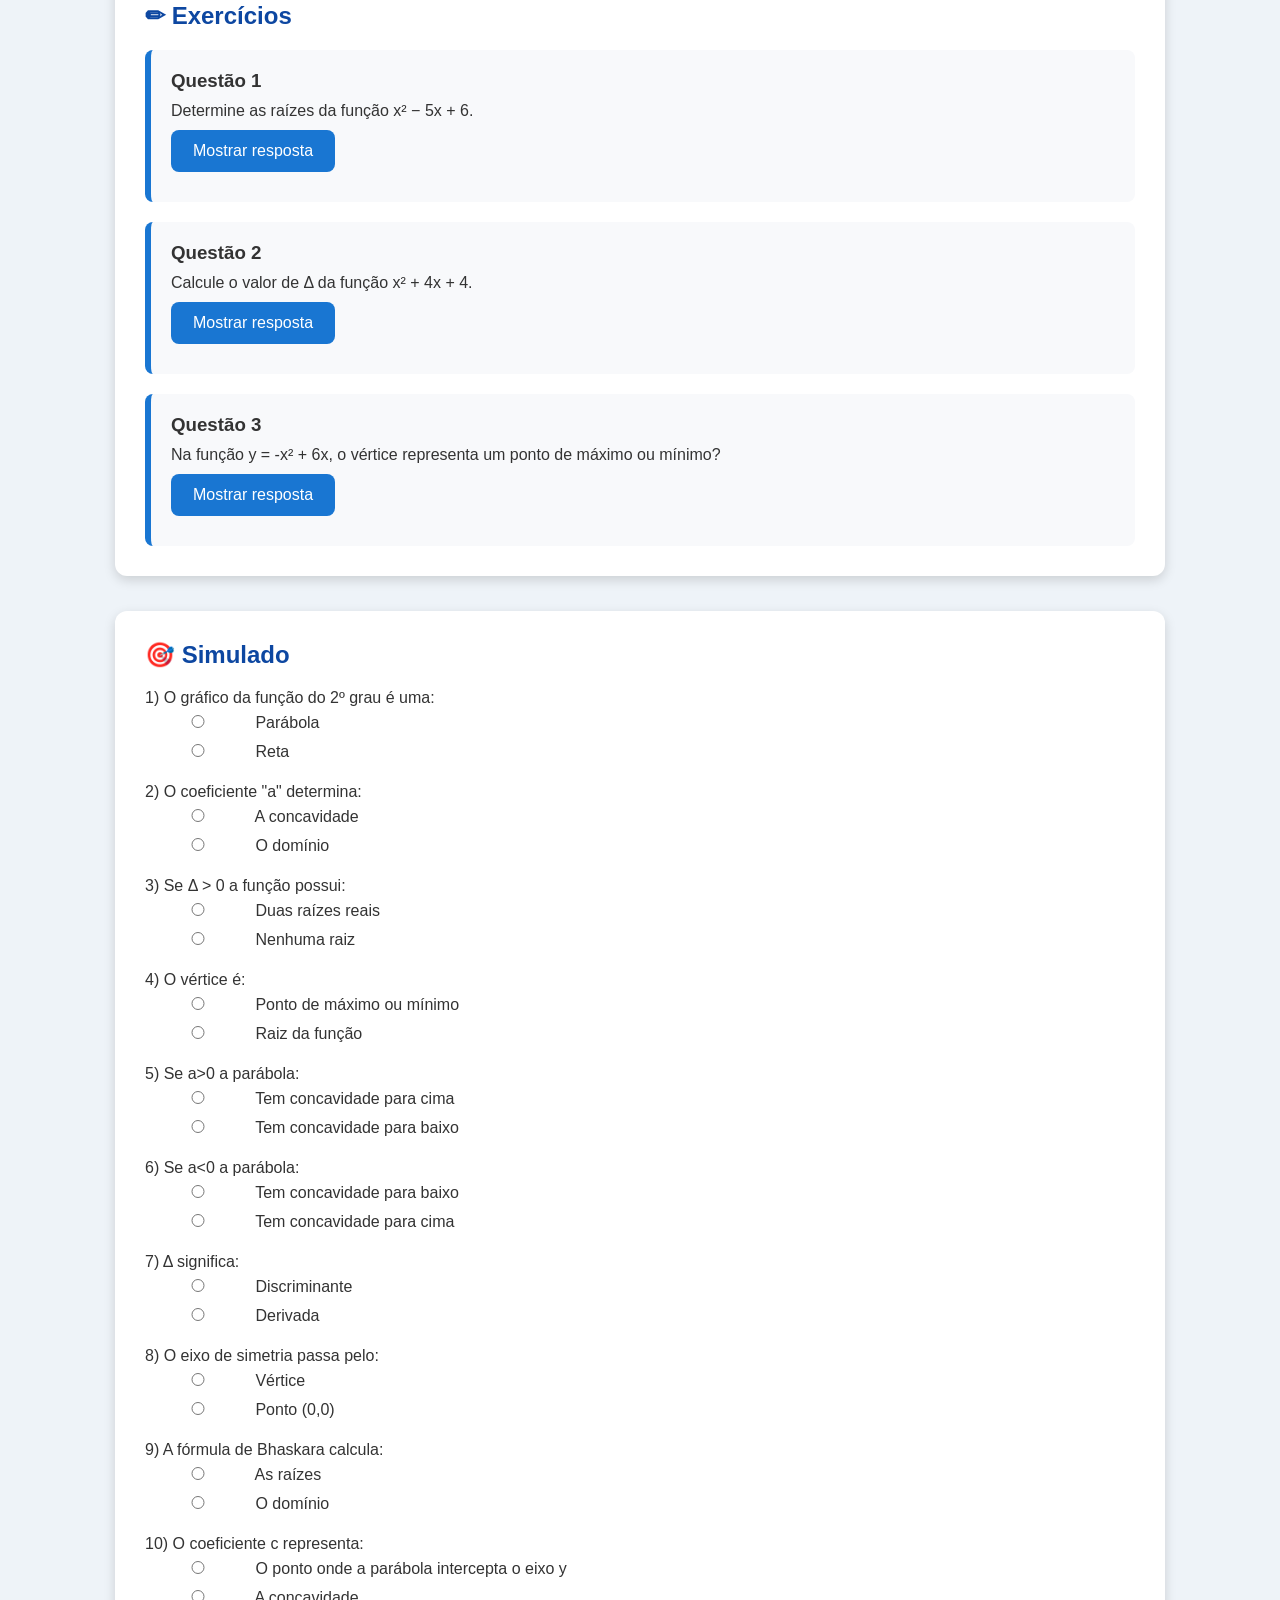
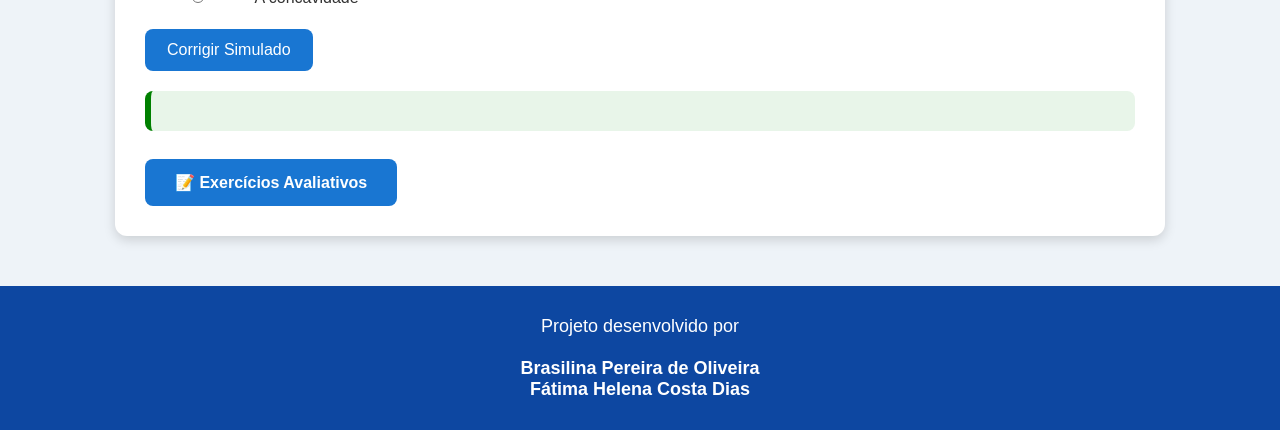
==== commit e4b854e2: "Update index.html" ====
--- a/index.html
+++ b/index.html
@@ -6,7 +6,7 @@
 <meta charset="UTF-8">
 <meta name="viewport" content="width=device-width, initial-scale=1.0">
 
-<title>Matemática - Professora Brasilina Oliveira </title>
+<title>Matemática - Professoras Brasilina Oliveira</title>
 
 <link rel="stylesheet" href="style.css">
 
@@ -20,7 +20,7 @@
 
 <h1>📘 Matemática</h1>
 
-<p><strong>Professora Brasilina Oliveira </strong></p>
+<p><strong>Professoras Brasilina Oliveira </strong></p>
 
 <p>Laboratório Virtual da Função do 2º Grau</p>
 
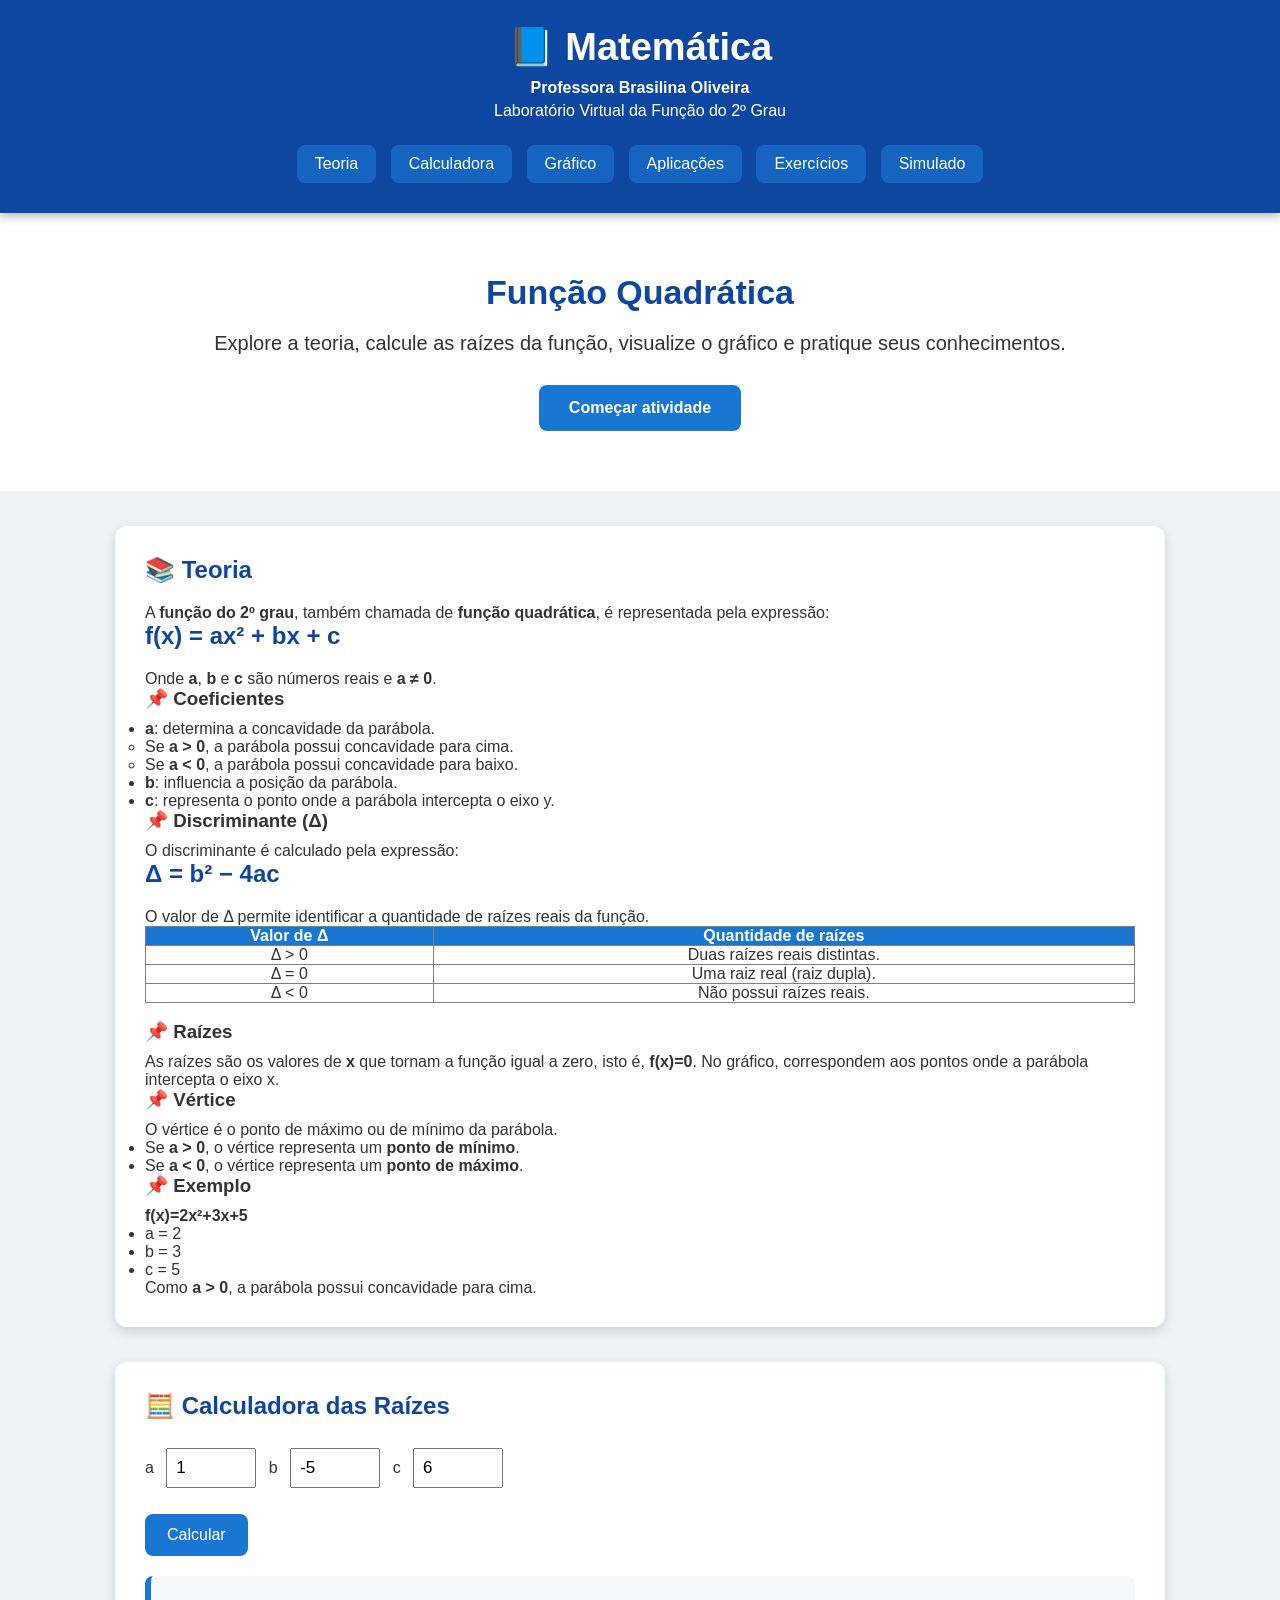
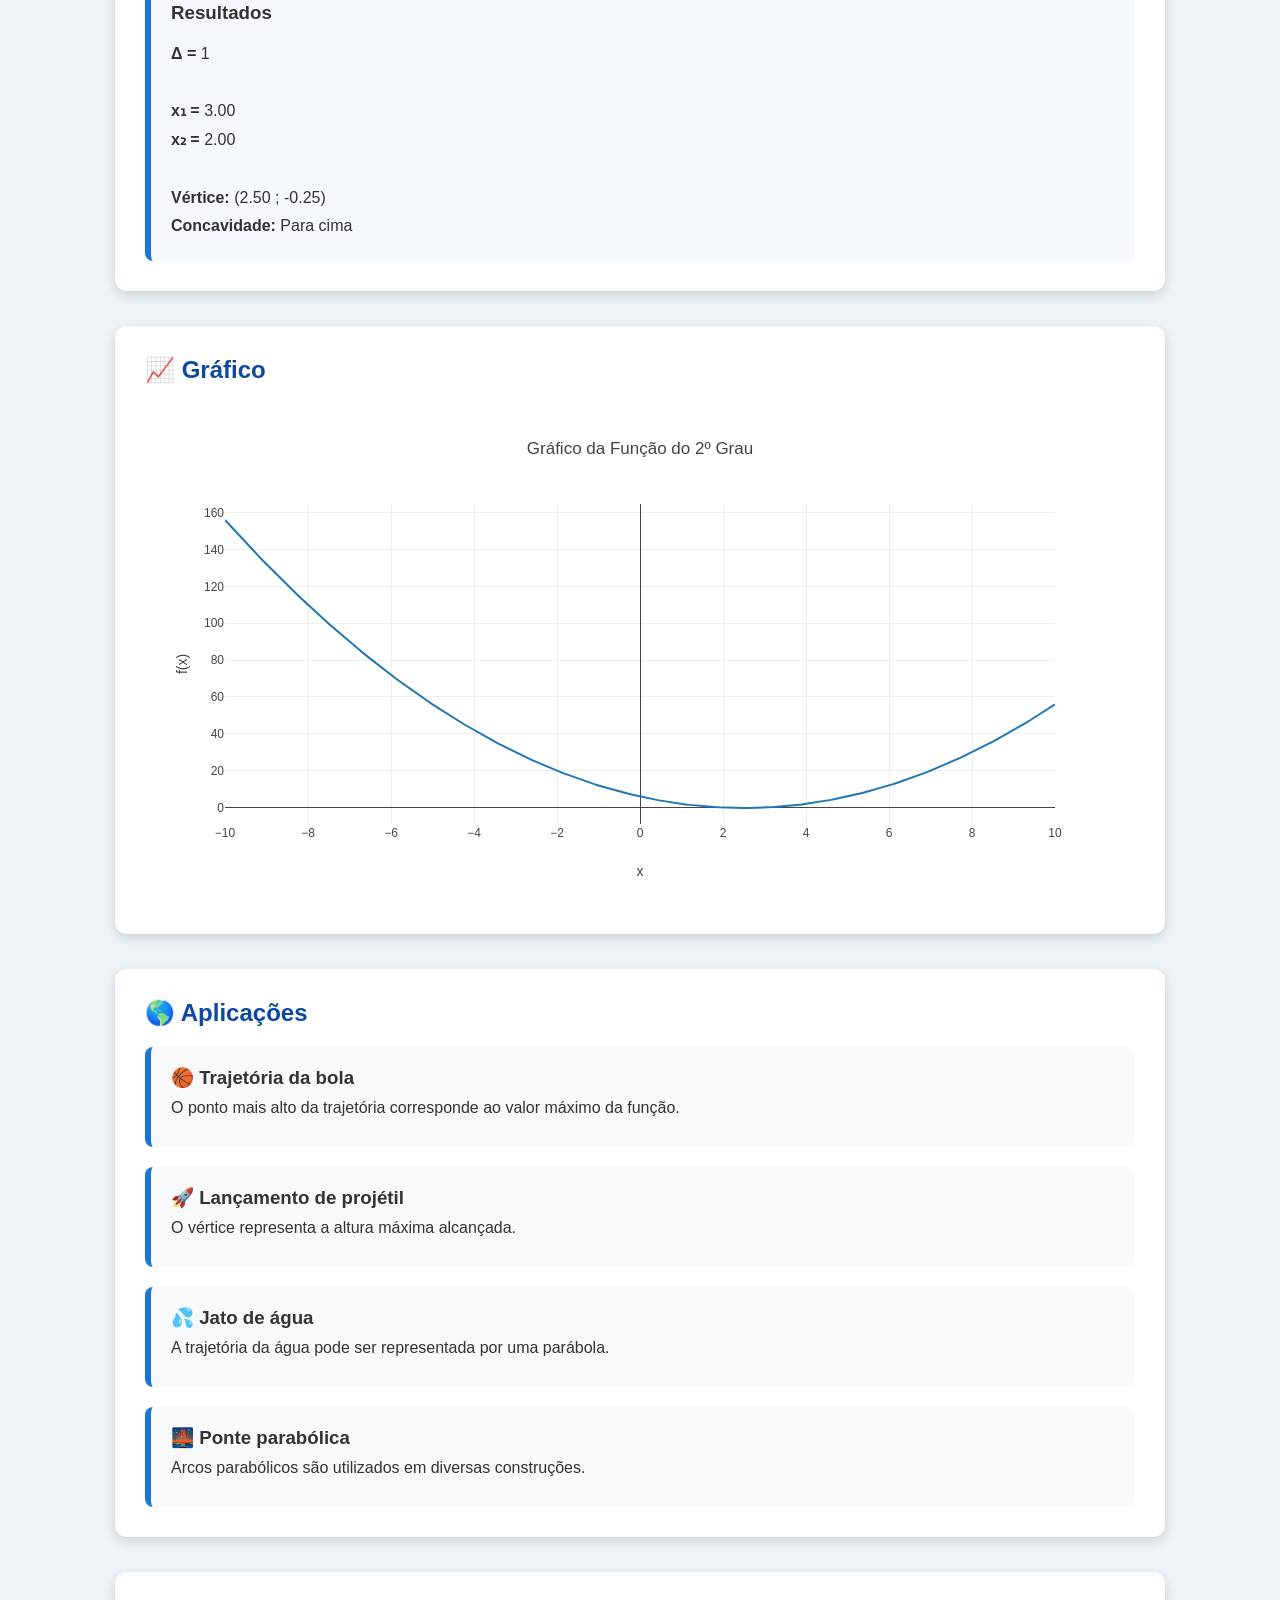
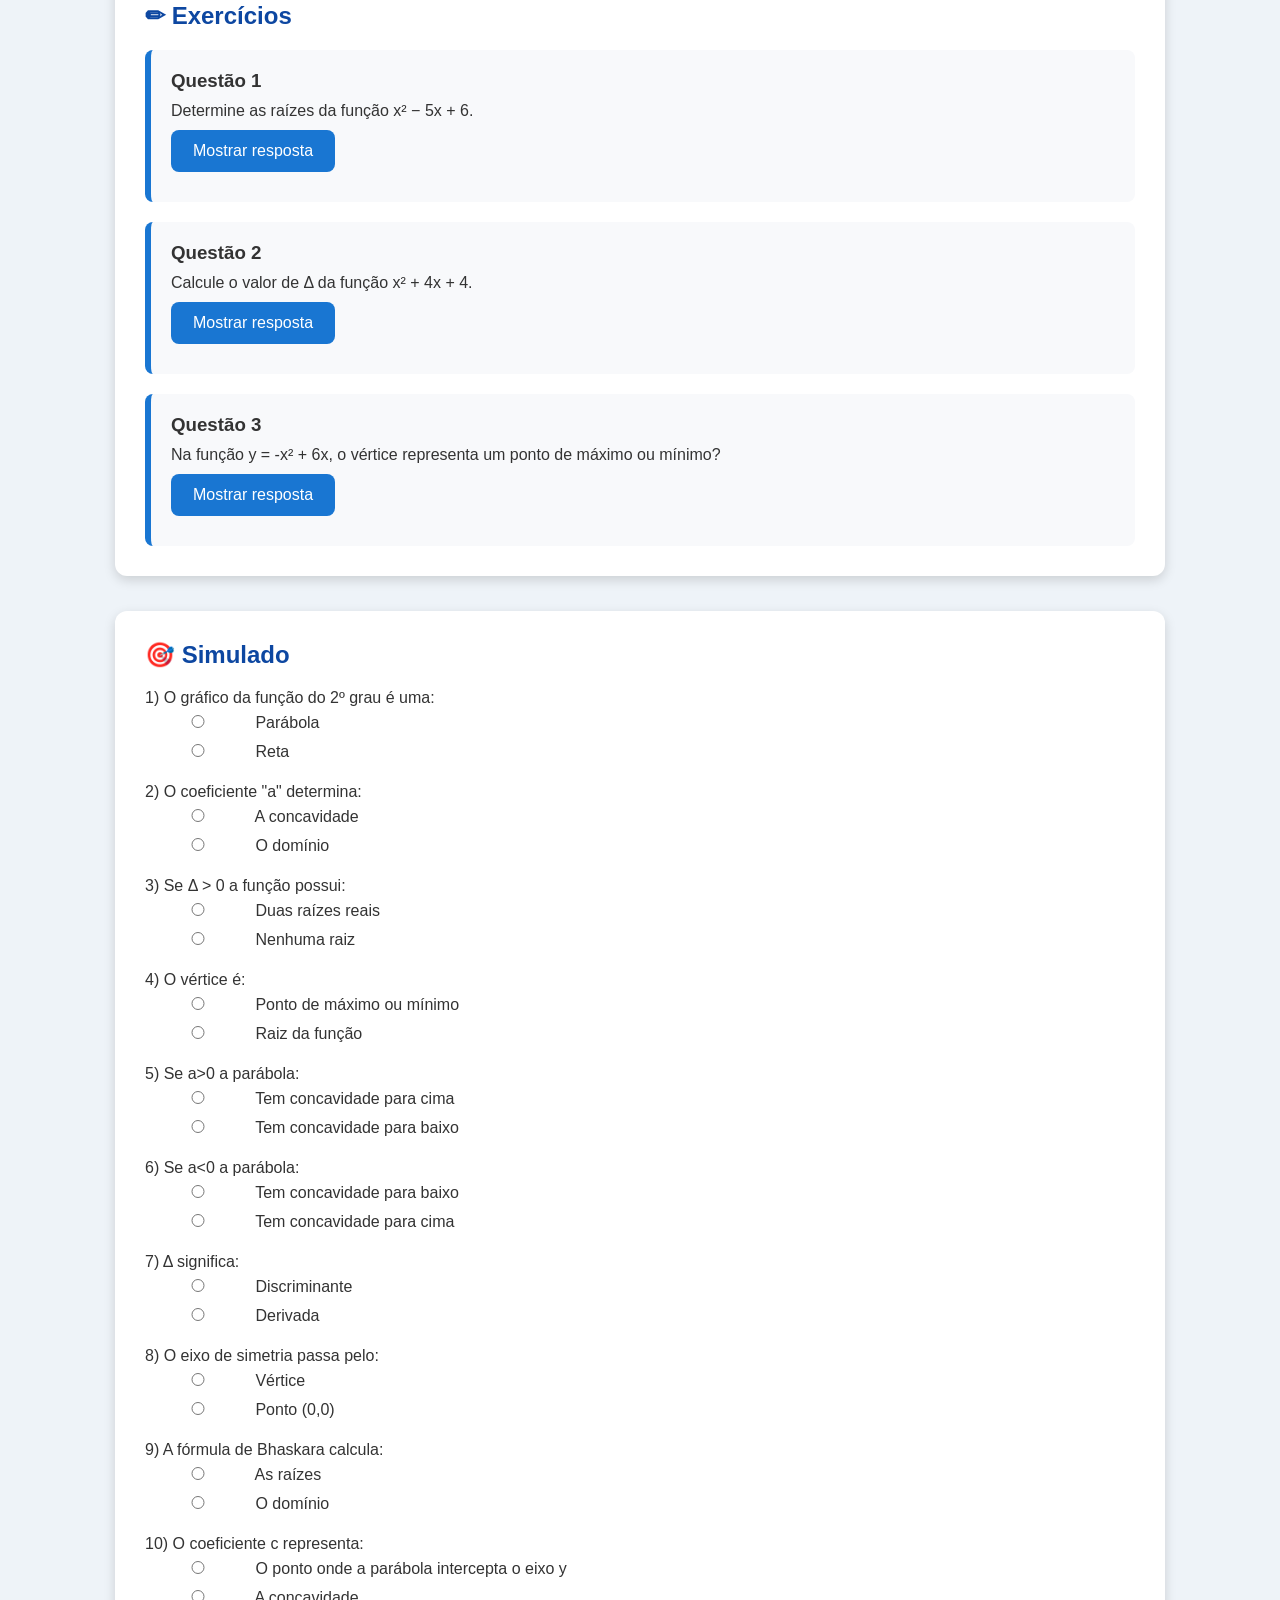
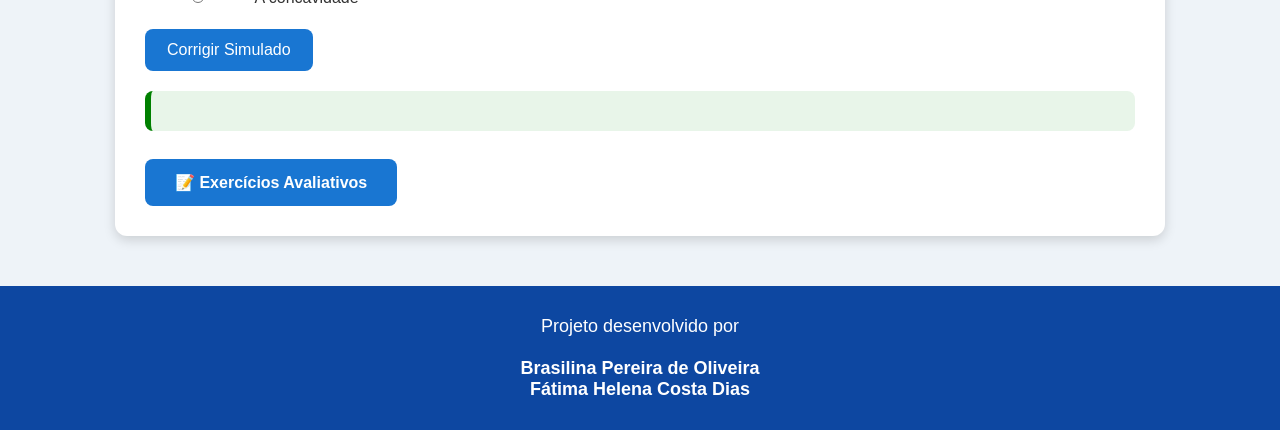
==== commit fa59837f: "Update index.html" ====
--- a/index.html
+++ b/index.html
@@ -6,7 +6,7 @@
 <meta charset="UTF-8">
 <meta name="viewport" content="width=device-width, initial-scale=1.0">
 
-<title>Matemática - Professoras Brasilina Oliveira</title>
+<title>Matemática - Professora Brasilina Oliveira</title>
 
 <link rel="stylesheet" href="style.css">
 
@@ -20,7 +20,7 @@
 
 <h1>📘 Matemática</h1>
 
-<p><strong>Professoras Brasilina Oliveira </strong></p>
+<p><strong>Professora Brasilina Oliveira </strong></p>
 
 <p>Laboratório Virtual da Função do 2º Grau</p>
 
